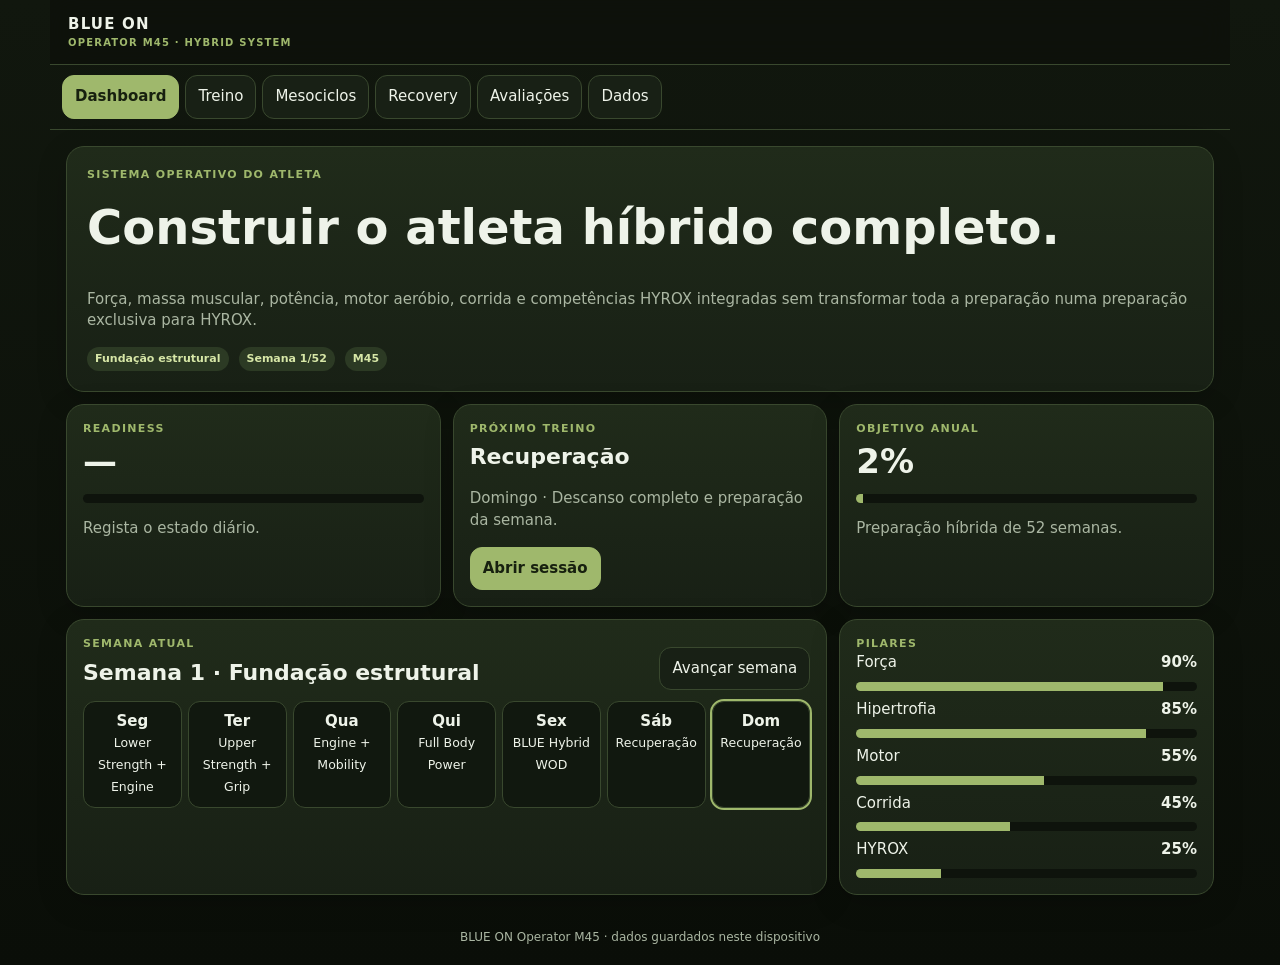
==== index.html @ bca5813a "Create BLUE ON Operator M45 PWA v2" ====
<!doctype html><html lang="pt-PT"><head><meta charset="utf-8"><meta name="viewport" content="width=device-width,initial-scale=1,viewport-fit=cover"><meta name="theme-color" content="#34451f"><link rel="manifest" href="manifest.webmanifest"><title>BLUE ON Operator M45</title><style>
:root{--bg:#0d120b;--panel:#182015;--panel2:#202b1a;--line:#39482e;--txt:#eef3e9;--muted:#aab6a2;--accent:#9fb86c;--accent2:#d7e7a7;--warn:#d8b15b;--danger:#cf7465}*{box-sizing:border-box}body{margin:0;background:linear-gradient(180deg,#11170e,#0a0e08);color:var(--txt);font:15px/1.45 Inter,system-ui,-apple-system,Segoe UI,Roboto,sans-serif}.app{max-width:1180px;margin:auto;min-height:100vh}.top{position:sticky;top:0;z-index:20;display:flex;justify-content:space-between;align-items:center;padding:14px 18px;background:rgba(13,18,11,.93);backdrop-filter:blur(14px);border-bottom:1px solid var(--line)}.brand{font-weight:900;letter-spacing:.08em}.brand small{display:block;color:var(--accent);font-size:10px}.nav{display:flex;gap:6px;overflow:auto;padding:10px 12px;border-bottom:1px solid var(--line)}button,.btn,input,select,textarea{font:inherit}.nav button,.btn{border:1px solid var(--line);background:var(--panel);color:var(--txt);border-radius:12px;padding:10px 12px;cursor:pointer}.nav button.active,.btn.primary{background:var(--accent);color:#17200f;border-color:var(--accent);font-weight:800}.page{display:none;padding:16px}.page.active{display:block}.grid{display:grid;grid-template-columns:repeat(12,1fr);gap:12px}.card{grid-column:span 4;background:linear-gradient(180deg,var(--panel2),var(--panel));border:1px solid var(--line);border-radius:18px;padding:16px;box-shadow:0 8px 30px rgba(0,0,0,.18)}.wide{grid-column:span 8}.full{grid-column:1/-1}.hero{padding:20px}.eyebrow{font-size:11px;color:var(--accent);font-weight:800;text-transform:uppercase;letter-spacing:.12em}h1,h2,h3{margin:.2em 0 .55em}h1{font-size:clamp(28px,5vw,48px)}h2{font-size:22px}h3{font-size:16px}.muted{color:var(--muted)}.metric{font-size:34px;font-weight:900}.bar{height:9px;background:#0e130c;border-radius:99px;overflow:hidden;margin-top:8px}.bar span{display:block;height:100%;background:var(--accent)}.row{display:flex;gap:10px;align-items:center;flex-wrap:wrap}.split{display:flex;justify-content:space-between;gap:10px;align-items:center}.list{display:grid;gap:8px}.item{padding:12px;border:1px solid var(--line);border-radius:14px;background:#121910}.tag{display:inline-block;padding:4px 8px;border-radius:99px;background:#2c3a24;color:var(--accent2);font-size:11px;font-weight:800}.field{display:grid;gap:6px;margin:10px 0}.field input,.field select,.field textarea{width:100%;padding:11px;border-radius:12px;border:1px solid var(--line);background:#0f150d;color:var(--txt)}.check{display:flex;gap:8px;align-items:center}.week{display:grid;grid-template-columns:repeat(7,1fr);gap:6px}.day{padding:9px 5px;text-align:center;border:1px solid var(--line);border-radius:12px;background:#11180f}.day strong{display:block}.day.today{outline:2px solid var(--accent)}.phase{border-left:4px solid var(--accent)}table{width:100%;border-collapse:collapse}td,th{padding:9px;border-bottom:1px solid var(--line);text-align:left}.footer{padding:18px;text-align:center;color:var(--muted);font-size:12px}@media(max-width:820px){.card,.wide{grid-column:1/-1}.top{padding:12px}.nav{position:sticky;top:61px;z-index:19;background:#0d120b}.page{padding:12px}.week{grid-template-columns:repeat(4,1fr)}}
</style></head><body><div class="app"><header class="top"><div class="brand">BLUE ON <small>OPERATOR M45 · HYBRID SYSTEM</small></div><button class="btn" id="installBtn" hidden>Instalar</button></header><nav class="nav" id="nav"><button data-page="dashboard" class="active">Dashboard</button><button data-page="treino">Treino</button><button data-page="macro">Mesociclos</button><button data-page="recovery">Recovery</button><button data-page="avaliacoes">Avaliações</button><button data-page="dados">Dados</button></nav>
<main>
<section id="dashboard" class="page active"><div class="grid"><article class="card full hero"><div class="eyebrow">Sistema operativo do atleta</div><h1 id="missionTitle">Construir o atleta híbrido completo.</h1><p class="muted" id="missionText">Força, massa muscular, potência, motor aeróbio, corrida e competências HYROX integradas sem transformar toda a preparação numa preparação exclusiva para HYROX.</p><div class="row"><span class="tag" id="phaseTag"></span><span class="tag" id="weekTag"></span><span class="tag">M45</span></div></article><article class="card"><div class="eyebrow">Readiness</div><div class="metric" id="readyScore">—</div><div class="bar"><span id="readyBar" style="width:0"></span></div><p class="muted" id="readyAdvice">Regista o estado diário.</p></article><article class="card"><div class="eyebrow">Próximo treino</div><h2 id="nextWorkout">—</h2><p class="muted" id="nextWorkoutMeta"></p><button class="btn primary" data-go="treino">Abrir sessão</button></article><article class="card"><div class="eyebrow">Objetivo anual</div><div class="metric" id="annualProgress">0%</div><div class="bar"><span id="annualBar" style="width:0"></span></div><p class="muted">Preparação híbrida de 52 semanas.</p></article><article class="card wide"><div class="split"><div><div class="eyebrow">Semana atual</div><h2 id="currentWeekTitle"></h2></div><button class="btn" id="advanceWeek">Avançar semana</button></div><div class="week" id="weekView"></div></article><article class="card"><div class="eyebrow">Pilares</div><div class="list" id="pillarList"></div></article></div></section>
<section id="treino" class="page"><div class="grid"><article class="card wide"><div class="split"><div><div class="eyebrow">Sessão do dia</div><h2 id="sessionTitle">—</h2><p class="muted" id="sessionFocus"></p></div><button class="btn primary" id="completeSession">Concluir</button></div><div class="list" id="exerciseList"></div></article><article class="card"><div class="eyebrow">Registo rápido</div><div class="field"><label>RPE da sessão</label><input id="sessionRpe" type="number" min="1" max="10" value="7"></div><div class="field"><label>Duração (min)</label><input id="sessionMinutes" type="number" min="10" max="180" value="50"></div><div class="field"><label>Notas</label><textarea id="sessionNotes" rows="5"></textarea></div><button class="btn" id="saveSession">Guardar registo</button></article><article class="card full"><div class="eyebrow">Histórico recente</div><div id="historyList" class="list"></div></article></div></section>
<section id="macro" class="page"><div class="grid"><article class="card full"><div class="eyebrow">Macrociclo anual</div><h2>52 semanas · atleta híbrido completo</h2><p class="muted">O HYROX entra progressivamente como competência e expressão competitiva, sem substituir força, hipertrofia, potência e longevidade.</p><div id="phaseList" class="list"></div></article></div></section>
<section id="recovery" class="page"><div class="grid"><article class="card"><div class="eyebrow">Check-in diário</div><div class="field"><label>Sono (1–10)</label><input id="sleep" type="range" min="1" max="10" value="7"></div><div class="field"><label>Energia (1–10)</label><input id="energy" type="range" min="1" max="10" value="7"></div><div class="field"><label>Dor muscular (1–10)</label><input id="soreness" type="range" min="1" max="10" value="4"></div><div class="field"><label>Stress (1–10)</label><input id="stress" type="range" min="1" max="10" value="4"></div><button class="btn primary" id="saveRecovery">Guardar estado</button></article><article class="card wide"><div class="eyebrow">Interpretação</div><h2 id="recoveryHeadline">Sem registo</h2><p class="muted" id="recoveryText">Regista sono, energia, dor e stress para adaptar a execução do dia sem alterar automaticamente o plano.</p><div id="recoveryHistory" class="list"></div></article></div></section>
<section id="avaliacoes" class="page"><div class="grid"><article class="card"><div class="eyebrow">Nova avaliação</div><div class="field"><label>Peso (kg)</label><input id="weight" type="number" step="0.1" value="74.3"></div><div class="field"><label>Massa gorda (%)</label><input id="fat" type="number" step="0.1" value="11.3"></div><div class="field"><label>Cintura (cm)</label><input id="waist" type="number" step="0.1"></div><div class="field"><label>VO₂ estimado</label><input id="vo2" type="number" step="0.1" value="32.2"></div><button class="btn primary" id="saveAssessment">Guardar avaliação</button></article><article class="card wide"><div class="eyebrow">Evolução</div><div id="assessmentList" class="list"></div></article></div></section>
<section id="dados" class="page"><div class="grid"><article class="card"><div class="eyebrow">Configuração</div><div class="field"><label>Semana atual</label><input id="weekInput" type="number" min="1" max="52"></div><div class="field"><label>Data alvo da prova</label><input id="raceDate" type="date"></div><button class="btn primary" id="saveConfig">Guardar</button></article><article class="card"><div class="eyebrow">Backup</div><p class="muted">Exporta todos os dados para um ficheiro JSON e importa no outro dispositivo.</p><div class="row"><button class="btn" id="exportData">Exportar</button><label class="btn">Importar<input id="importData" type="file" accept="application/json" hidden></label></div></article><article class="card"><div class="eyebrow">Repor</div><p class="muted">Apaga os registos locais e repõe a configuração inicial.</p><button class="btn" id="resetData">Repor aplicação</button></article></div></section>
</main><footer class="footer">BLUE ON Operator M45 · dados guardados neste dispositivo</footer></div><script>
const phases=[
{n:'Fundação estrutural',w:'1–8',goal:'Força base, hipertrofia funcional, mobilidade, técnica de corrida e base aeróbia.',hyrox:'Introdução técnica: SkiErg, Row, carries e corrida curta.',pillars:{Força:90,Hipertrofia:85,Motor:55,Corrida:45,HYROX:25}},
{n:'Desenvolvimento híbrido',w:'9–16',goal:'Força, potência, limiar, economia de corrida e tolerância progressiva ao trabalho misto.',hyrox:'Blocos curtos com 1–2 estações.',pillars:{Força:85,Hipertrofia:75,Motor:70,Corrida:60,HYROX:40}},
{n:'Capacidade e potência',w:'17–24',goal:'Potência, força resistente, VO₂, threshold e manutenção de massa muscular.',hyrox:'Combinações moderadas; foco em qualidade sob fadiga.',pillars:{Força:80,Hipertrofia:65,Motor:80,Corrida:70,HYROX:55}},
{n:'Integração específica',w:'25–34',goal:'Aplicar força e motor em sessões híbridas sem abandonar treino estrutural.',hyrox:'Mini-simulações e transições específicas.',pillars:{Força:75,Hipertrofia:60,Motor:85,Corrida:80,HYROX:75}},
{n:'Performance competitiva',w:'35–44',goal:'Pacing, eficiência, resistência específica e manutenção da força.',hyrox:'Simulações parciais e testes de estação.',pillars:{Força:70,Hipertrofia:50,Motor:90,Corrida:85,HYROX:90}},
{n:'Peak e taper',w:'45–52',goal:'Consolidar performance, reduzir fadiga e chegar à prova fresco e rápido.',hyrox:'Ensaios controlados, pacing final e taper.',pillars:{Força:60,Hipertrofia:40,Motor:80,Corrida:80,HYROX:95}}
];
const workouts=[
{d:'Segunda',t:'Lower Strength + Engine',f:'Força dos membros inferiores, core e base aeróbia curta.',ex:['Front Squat · 4×4–6 · RIR 1–2','Romanian Deadlift · 3×6–8','Split Squat · 3×8/8','Core anti-extensão · 3 séries','SkiErg Z2 · 10–15 min']},
{d:'Terça',t:'Upper Strength + Grip',f:'Força e hipertrofia superior com grip e saúde escapular.',ex:['Incline DB/Cable Press · 4×6–8','Chest Supported Row · 4×6–8','Lat Pulldown · 3×8–10','Landmine Press · 3×8/8','Farmer Carry · 4×30–40 m']},
{d:'Quarta',t:'Engine + Mobility',f:'Motor aeróbio, técnica de corrida, threshold e mobilidade.',ex:['Aquecimento corrida · 8 min','Intervalos controlados · 6×3 min','Row/Ski alternado · 4×3 min','Core e mobilidade · 12 min']},
{d:'Quinta',t:'Full Body Power',f:'Potência, padrões funcionais e força resistente.',ex:['Trap Bar Deadlift · 4×4–6','DB Power Clean · 4×5','Half-kneeling Landmine Press · 3×8/8','KB Swing · 4×12','Carry ou sled substitute · 4 séries']},
{d:'Sexta',t:'BLUE Hybrid WOD',f:'Sessão híbrida progressiva, ajustada ao mesociclo ativo.',ex:['Run · 600–1000 m','SkiErg/Row · 500–1000 m','Thruster ou Wall Ball pattern','Farmer Carry','Burpee variation','Core finisher']},
{d:'Sábado',t:'Recuperação',f:'Sem treino obrigatório. Caminhada, mobilidade e vida familiar.',ex:['Caminhada opcional','Mobilidade 10–15 min','Sono e hidratação']},
{d:'Domingo',t:'Recuperação',f:'Descanso completo e preparação da semana.',ex:['Descanso','Planeamento semanal','Preparar refeições e equipamento']}
];
const defaultState={week:1,raceDate:'',sessions:[],recovery:[],assessments:[],completed:{}};let S=JSON.parse(localStorage.getItem('blueonM45v2')||'null')||defaultState;const save=()=>localStorage.setItem('blueonM45v2',JSON.stringify(S));
const phaseIndex=w=>w<=8?0:w<=16?1:w<=24?2:w<=34?3:w<=44?4:5;const todayIndex=()=>{let d=new Date().getDay();return d===0?6:d-1};
function render(){const p=phases[phaseIndex(S.week)],wi=todayIndex(),wo=workouts[wi];document.getElementById('phaseTag').textContent=p.n;document.getElementById('weekTag').textContent='Semana '+S.week+'/52';document.getElementById('annualProgress').textContent=Math.round(S.week/52*100)+'%';document.getElementById('annualBar').style.width=(S.week/52*100)+'%';document.getElementById('nextWorkout').textContent=wo.t;document.getElementById('nextWorkoutMeta').textContent=wo.d+' · '+wo.f;document.getElementById('currentWeekTitle').textContent='Semana '+S.week+' · '+p.n;document.getElementById('weekInput').value=S.week;document.getElementById('raceDate').value=S.raceDate||'';document.getElementById('weekView').innerHTML=workouts.map((x,i)=>`<div class="day ${i===wi?'today':''}"><strong>${x.d.slice(0,3)}</strong><small>${x.t}</small></div>`).join('');document.getElementById('pillarList').innerHTML=Object.entries(p.pillars).map(([k,v])=>`<div><div class="split"><span>${k}</span><strong>${v}%</strong></div><div class="bar"><span style="width:${v}%"></span></div></div>`).join('');document.getElementById('sessionTitle').textContent=wo.t;document.getElementById('sessionFocus').textContent=wo.f;document.getElementById('exerciseList').innerHTML=wo.ex.map((x,i)=>`<div class="item"><label class="check"><input type="checkbox" data-ex="${i}"><span>${x}</span></label></div>`).join('');renderHistory();renderRecovery();renderAssessments();renderPhases();}
function renderHistory(){const el=document.getElementById('historyList');el.innerHTML=S.sessions.length?S.sessions.slice(-8).reverse().map(x=>`<div class="item"><div class="split"><strong>${x.title}</strong><span class="tag">RPE ${x.rpe}</span></div><small class="muted">${x.date} · ${x.minutes} min</small><p>${x.notes||'Sem notas.'}</p></div>`).join(''):'<p class="muted">Ainda não existem sessões concluídas.</p>'}
function readiness(){if(!S.recovery.length)return null;const x=S.recovery.at(-1);return Math.round((x.sleep+x.energy+(11-x.soreness)+(11-x.stress))/40*100)}
function renderRecovery(){const r=readiness(),score=document.getElementById('readyScore'),bar=document.getElementById('readyBar'),ad=document.getElementById('readyAdvice');if(r===null){score.textContent='—';bar.style.width='0';ad.textContent='Regista o estado diário.'}else{score.textContent=r+'%';bar.style.width=r+'%';ad.textContent=r>=80?'Pronto para executar o plano.':r>=65?'Executa com controlo e evita falha desnecessária.':'Reduz volume acessório e protege a recuperação.'}const last=S.recovery.at(-1);document.getElementById('recoveryHeadline').textContent=last?(r>=80?'Estado favorável':r>=65?'Estado moderado':'Fadiga elevada'):'Sem registo';document.getElementById('recoveryText').textContent=last?(r>=80?'Mantém o plano previsto e respeita RIR/RPE.':r>=65?'Mantém os exercícios principais, mas controla intensidade e volume.':'Não alteres a estrutura sem motivo; reduz acessórios, intensidade metabólica ou amplitude se houver dor.'):'Regista sono, energia, dor e stress.';document.getElementById('recoveryHistory').innerHTML=S.recovery.slice(-7).reverse().map(x=>`<div class="item"><strong>${x.date}</strong> · Sono ${x.sleep}/10 · Energia ${x.energy}/10 · Dor ${x.soreness}/10 · Stress ${x.stress}/10</div>`).join('')}
function renderAssessments(){document.getElementById('assessmentList').innerHTML=S.assessments.length?S.assessments.slice().reverse().map(x=>`<div class="item"><div class="split"><strong>${x.date}</strong><span class="tag">${x.weight} kg</span></div><small class="muted">Gordura ${x.fat||'—'}% · Cintura ${x.waist||'—'} cm · VO₂ ${x.vo2||'—'}</small></div>`).join(''):'<p class="muted">Ainda não existem avaliações.</p>'}
function renderPhases(){document.getElementById('phaseList').innerHTML=phases.map((p,i)=>`<div class="item phase"><div class="split"><div><strong>${i+1}. ${p.n}</strong><div class="muted">Semanas ${p.w}</div></div>${phaseIndex(S.week)===i?'<span class="tag">ATIVO</span>':''}</div><p>${p.goal}</p><small><strong>Integração HYROX:</strong> ${p.hyrox}</small></div>`).join('')}
document.getElementById('nav').onclick=e=>{if(e.target.dataset.page){document.querySelectorAll('.nav button').forEach(b=>b.classList.toggle('active',b===e.target));document.querySelectorAll('.page').forEach(p=>p.classList.toggle('active',p.id===e.target.dataset.page))}};document.body.onclick=e=>{if(e.target.dataset.go)document.querySelector(`[data-page="${e.target.dataset.go}"]`).click()};
document.getElementById('advanceWeek').onclick=()=>{S.week=Math.min(52,S.week+1);save();render()};document.getElementById('saveConfig').onclick=()=>{S.week=Math.max(1,Math.min(52,+weekInput.value||1));S.raceDate=raceDate.value;save();render();alert('Configuração guardada.')};
document.getElementById('saveRecovery').onclick=()=>{S.recovery.push({date:new Date().toLocaleDateString('pt-PT'),sleep:+sleep.value,energy:+energy.value,soreness:+soreness.value,stress:+stress.value});save();render();alert('Estado guardado.')};
function saveSession(done=false){S.sessions.push({date:new Date().toLocaleDateString('pt-PT'),title:workouts[todayIndex()].t,rpe:+sessionRpe.value,minutes:+sessionMinutes.value,notes:sessionNotes.value,done});save();sessionNotes.value='';render();alert(done?'Sessão concluída.':'Registo guardado.')}document.getElementById('saveSession').onclick=()=>saveSession(false);document.getElementById('completeSession').onclick=()=>saveSession(true);
document.getElementById('saveAssessment').onclick=()=>{S.assessments.push({date:new Date().toLocaleDateString('pt-PT'),weight:weight.value,fat:fat.value,waist:waist.value,vo2:vo2.value});save();render();alert('Avaliação guardada.')};
document.getElementById('exportData').onclick=()=>{const a=document.createElement('a');a.href=URL.createObjectURL(new Blob([JSON.stringify(S,null,2)],{type:'application/json'}));a.download='blueon-operator-m45-backup.json';a.click()};document.getElementById('importData').onchange=e=>{const f=e.target.files[0];if(!f)return;const r=new FileReader();r.onload=()=>{try{S=JSON.parse(r.result);save();render();alert('Backup importado.')}catch{alert('Ficheiro inválido.')}};r.readAsText(f)};document.getElementById('resetData').onclick=()=>{if(confirm('Apagar todos os dados locais?')){S=structuredClone(defaultState);save();render()}};
let deferredPrompt;window.addEventListener('beforeinstallprompt',e=>{e.preventDefault();deferredPrompt=e;installBtn.hidden=false});installBtn.onclick=async()=>{if(deferredPrompt){deferredPrompt.prompt();await deferredPrompt.userChoice;deferredPrompt=null;installBtn.hidden=true}};if('serviceWorker'in navigator)navigator.serviceWorker.register('sw.js');render();
</script></body></html>
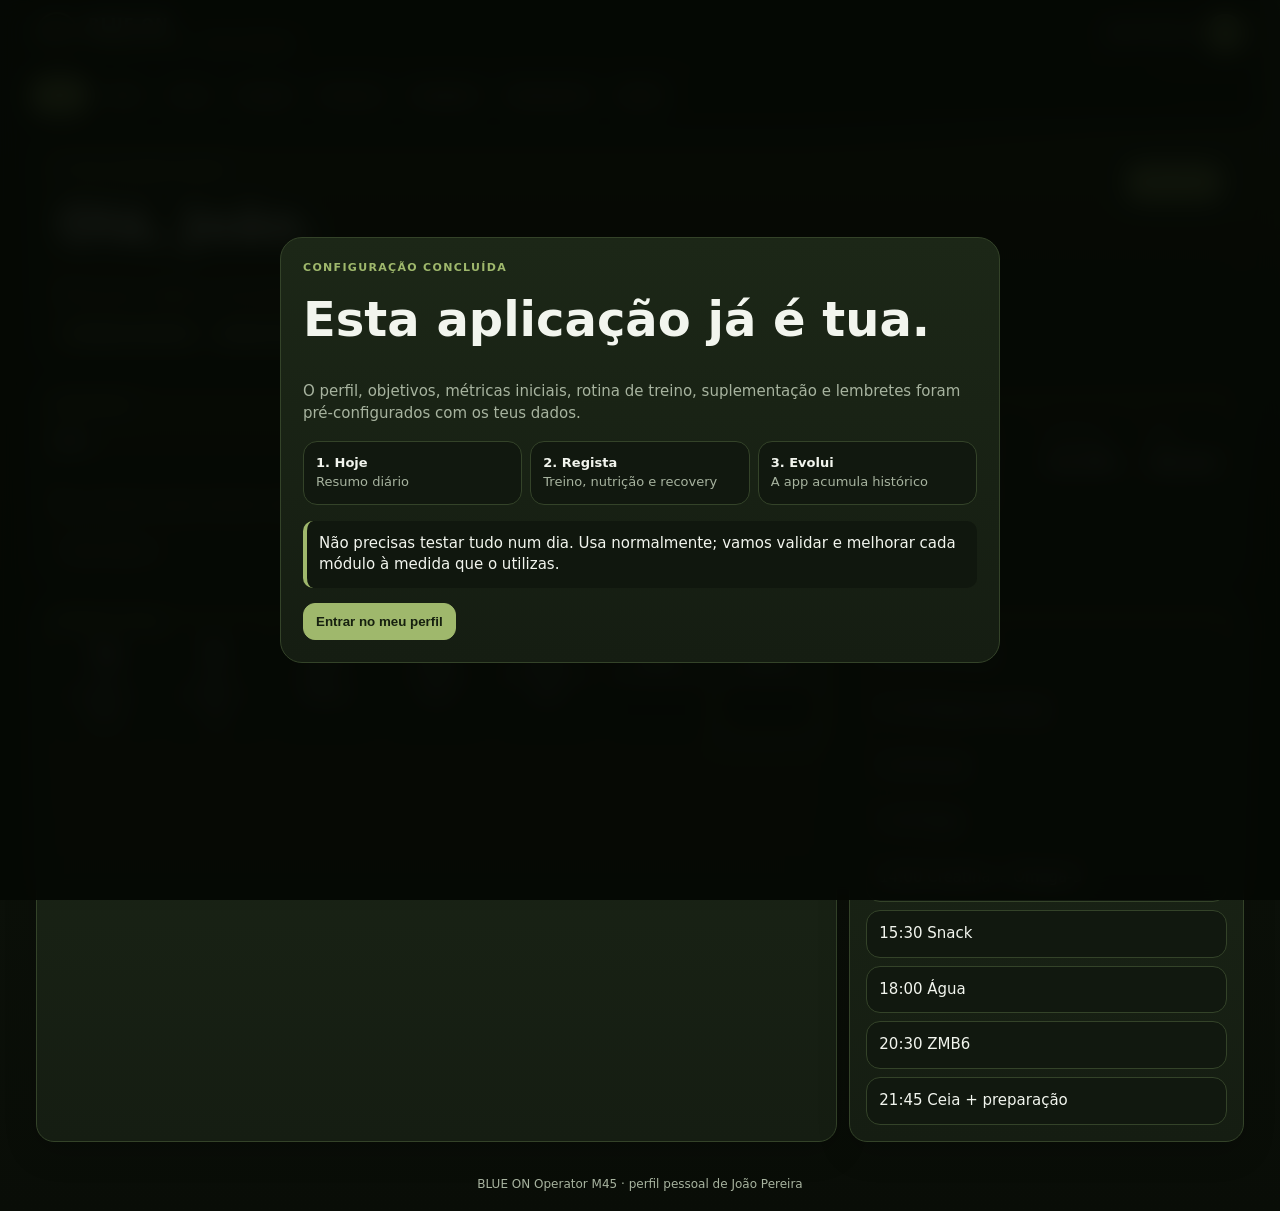
==== commit 7640a962: "Personalise BLUE ON M45 for João and integrate core modules" ====
--- a/index.html
+++ b/index.html
@@ -1,44 +1 @@
-<!doctype html><html lang="pt-PT"><head><meta charset="utf-8"><meta name="viewport" content="width=device-width,initial-scale=1,viewport-fit=cover"><meta name="theme-color" content="#34451f"><link rel="manifest" href="manifest.webmanifest"><title>BLUE ON Operator M45</title><style>
-:root{--bg:#0d120b;--panel:#182015;--panel2:#202b1a;--line:#39482e;--txt:#eef3e9;--muted:#aab6a2;--accent:#9fb86c;--accent2:#d7e7a7;--warn:#d8b15b;--danger:#cf7465}*{box-sizing:border-box}body{margin:0;background:linear-gradient(180deg,#11170e,#0a0e08);color:var(--txt);font:15px/1.45 Inter,system-ui,-apple-system,Segoe UI,Roboto,sans-serif}.app{max-width:1180px;margin:auto;min-height:100vh}.top{position:sticky;top:0;z-index:20;display:flex;justify-content:space-between;align-items:center;padding:14px 18px;background:rgba(13,18,11,.93);backdrop-filter:blur(14px);border-bottom:1px solid var(--line)}.brand{font-weight:900;letter-spacing:.08em}.brand small{display:block;color:var(--accent);font-size:10px}.nav{display:flex;gap:6px;overflow:auto;padding:10px 12px;border-bottom:1px solid var(--line)}button,.btn,input,select,textarea{font:inherit}.nav button,.btn{border:1px solid var(--line);background:var(--panel);color:var(--txt);border-radius:12px;padding:10px 12px;cursor:pointer}.nav button.active,.btn.primary{background:var(--accent);color:#17200f;border-color:var(--accent);font-weight:800}.page{display:none;padding:16px}.page.active{display:block}.grid{display:grid;grid-template-columns:repeat(12,1fr);gap:12px}.card{grid-column:span 4;background:linear-gradient(180deg,var(--panel2),var(--panel));border:1px solid var(--line);border-radius:18px;padding:16px;box-shadow:0 8px 30px rgba(0,0,0,.18)}.wide{grid-column:span 8}.full{grid-column:1/-1}.hero{padding:20px}.eyebrow{font-size:11px;color:var(--accent);font-weight:800;text-transform:uppercase;letter-spacing:.12em}h1,h2,h3{margin:.2em 0 .55em}h1{font-size:clamp(28px,5vw,48px)}h2{font-size:22px}h3{font-size:16px}.muted{color:var(--muted)}.metric{font-size:34px;font-weight:900}.bar{height:9px;background:#0e130c;border-radius:99px;overflow:hidden;margin-top:8px}.bar span{display:block;height:100%;background:var(--accent)}.row{display:flex;gap:10px;align-items:center;flex-wrap:wrap}.split{display:flex;justify-content:space-between;gap:10px;align-items:center}.list{display:grid;gap:8px}.item{padding:12px;border:1px solid var(--line);border-radius:14px;background:#121910}.tag{display:inline-block;padding:4px 8px;border-radius:99px;background:#2c3a24;color:var(--accent2);font-size:11px;font-weight:800}.field{display:grid;gap:6px;margin:10px 0}.field input,.field select,.field textarea{width:100%;padding:11px;border-radius:12px;border:1px solid var(--line);background:#0f150d;color:var(--txt)}.check{display:flex;gap:8px;align-items:center}.week{display:grid;grid-template-columns:repeat(7,1fr);gap:6px}.day{padding:9px 5px;text-align:center;border:1px solid var(--line);border-radius:12px;background:#11180f}.day strong{display:block}.day.today{outline:2px solid var(--accent)}.phase{border-left:4px solid var(--accent)}table{width:100%;border-collapse:collapse}td,th{padding:9px;border-bottom:1px solid var(--line);text-align:left}.footer{padding:18px;text-align:center;color:var(--muted);font-size:12px}@media(max-width:820px){.card,.wide{grid-column:1/-1}.top{padding:12px}.nav{position:sticky;top:61px;z-index:19;background:#0d120b}.page{padding:12px}.week{grid-template-columns:repeat(4,1fr)}}
-</style></head><body><div class="app"><header class="top"><div class="brand">BLUE ON <small>OPERATOR M45 · HYBRID SYSTEM</small></div><button class="btn" id="installBtn" hidden>Instalar</button></header><nav class="nav" id="nav"><button data-page="dashboard" class="active">Dashboard</button><button data-page="treino">Treino</button><button data-page="macro">Mesociclos</button><button data-page="recovery">Recovery</button><button data-page="avaliacoes">Avaliações</button><button data-page="dados">Dados</button></nav>
-<main>
-<section id="dashboard" class="page active"><div class="grid"><article class="card full hero"><div class="eyebrow">Sistema operativo do atleta</div><h1 id="missionTitle">Construir o atleta híbrido completo.</h1><p class="muted" id="missionText">Força, massa muscular, potência, motor aeróbio, corrida e competências HYROX integradas sem transformar toda a preparação numa preparação exclusiva para HYROX.</p><div class="row"><span class="tag" id="phaseTag"></span><span class="tag" id="weekTag"></span><span class="tag">M45</span></div></article><article class="card"><div class="eyebrow">Readiness</div><div class="metric" id="readyScore">—</div><div class="bar"><span id="readyBar" style="width:0"></span></div><p class="muted" id="readyAdvice">Regista o estado diário.</p></article><article class="card"><div class="eyebrow">Próximo treino</div><h2 id="nextWorkout">—</h2><p class="muted" id="nextWorkoutMeta"></p><button class="btn primary" data-go="treino">Abrir sessão</button></article><article class="card"><div class="eyebrow">Objetivo anual</div><div class="metric" id="annualProgress">0%</div><div class="bar"><span id="annualBar" style="width:0"></span></div><p class="muted">Preparação híbrida de 52 semanas.</p></article><article class="card wide"><div class="split"><div><div class="eyebrow">Semana atual</div><h2 id="currentWeekTitle"></h2></div><button class="btn" id="advanceWeek">Avançar semana</button></div><div class="week" id="weekView"></div></article><article class="card"><div class="eyebrow">Pilares</div><div class="list" id="pillarList"></div></article></div></section>
-<section id="treino" class="page"><div class="grid"><article class="card wide"><div class="split"><div><div class="eyebrow">Sessão do dia</div><h2 id="sessionTitle">—</h2><p class="muted" id="sessionFocus"></p></div><button class="btn primary" id="completeSession">Concluir</button></div><div class="list" id="exerciseList"></div></article><article class="card"><div class="eyebrow">Registo rápido</div><div class="field"><label>RPE da sessão</label><input id="sessionRpe" type="number" min="1" max="10" value="7"></div><div class="field"><label>Duração (min)</label><input id="sessionMinutes" type="number" min="10" max="180" value="50"></div><div class="field"><label>Notas</label><textarea id="sessionNotes" rows="5"></textarea></div><button class="btn" id="saveSession">Guardar registo</button></article><article class="card full"><div class="eyebrow">Histórico recente</div><div id="historyList" class="list"></div></article></div></section>
-<section id="macro" class="page"><div class="grid"><article class="card full"><div class="eyebrow">Macrociclo anual</div><h2>52 semanas · atleta híbrido completo</h2><p class="muted">O HYROX entra progressivamente como competência e expressão competitiva, sem substituir força, hipertrofia, potência e longevidade.</p><div id="phaseList" class="list"></div></article></div></section>
-<section id="recovery" class="page"><div class="grid"><article class="card"><div class="eyebrow">Check-in diário</div><div class="field"><label>Sono (1–10)</label><input id="sleep" type="range" min="1" max="10" value="7"></div><div class="field"><label>Energia (1–10)</label><input id="energy" type="range" min="1" max="10" value="7"></div><div class="field"><label>Dor muscular (1–10)</label><input id="soreness" type="range" min="1" max="10" value="4"></div><div class="field"><label>Stress (1–10)</label><input id="stress" type="range" min="1" max="10" value="4"></div><button class="btn primary" id="saveRecovery">Guardar estado</button></article><article class="card wide"><div class="eyebrow">Interpretação</div><h2 id="recoveryHeadline">Sem registo</h2><p class="muted" id="recoveryText">Regista sono, energia, dor e stress para adaptar a execução do dia sem alterar automaticamente o plano.</p><div id="recoveryHistory" class="list"></div></article></div></section>
-<section id="avaliacoes" class="page"><div class="grid"><article class="card"><div class="eyebrow">Nova avaliação</div><div class="field"><label>Peso (kg)</label><input id="weight" type="number" step="0.1" value="74.3"></div><div class="field"><label>Massa gorda (%)</label><input id="fat" type="number" step="0.1" value="11.3"></div><div class="field"><label>Cintura (cm)</label><input id="waist" type="number" step="0.1"></div><div class="field"><label>VO₂ estimado</label><input id="vo2" type="number" step="0.1" value="32.2"></div><button class="btn primary" id="saveAssessment">Guardar avaliação</button></article><article class="card wide"><div class="eyebrow">Evolução</div><div id="assessmentList" class="list"></div></article></div></section>
-<section id="dados" class="page"><div class="grid"><article class="card"><div class="eyebrow">Configuração</div><div class="field"><label>Semana atual</label><input id="weekInput" type="number" min="1" max="52"></div><div class="field"><label>Data alvo da prova</label><input id="raceDate" type="date"></div><button class="btn primary" id="saveConfig">Guardar</button></article><article class="card"><div class="eyebrow">Backup</div><p class="muted">Exporta todos os dados para um ficheiro JSON e importa no outro dispositivo.</p><div class="row"><button class="btn" id="exportData">Exportar</button><label class="btn">Importar<input id="importData" type="file" accept="application/json" hidden></label></div></article><article class="card"><div class="eyebrow">Repor</div><p class="muted">Apaga os registos locais e repõe a configuração inicial.</p><button class="btn" id="resetData">Repor aplicação</button></article></div></section>
-</main><footer class="footer">BLUE ON Operator M45 · dados guardados neste dispositivo</footer></div><script>
-const phases=[
-{n:'Fundação estrutural',w:'1–8',goal:'Força base, hipertrofia funcional, mobilidade, técnica de corrida e base aeróbia.',hyrox:'Introdução técnica: SkiErg, Row, carries e corrida curta.',pillars:{Força:90,Hipertrofia:85,Motor:55,Corrida:45,HYROX:25}},
-{n:'Desenvolvimento híbrido',w:'9–16',goal:'Força, potência, limiar, economia de corrida e tolerância progressiva ao trabalho misto.',hyrox:'Blocos curtos com 1–2 estações.',pillars:{Força:85,Hipertrofia:75,Motor:70,Corrida:60,HYROX:40}},
-{n:'Capacidade e potência',w:'17–24',goal:'Potência, força resistente, VO₂, threshold e manutenção de massa muscular.',hyrox:'Combinações moderadas; foco em qualidade sob fadiga.',pillars:{Força:80,Hipertrofia:65,Motor:80,Corrida:70,HYROX:55}},
-{n:'Integração específica',w:'25–34',goal:'Aplicar força e motor em sessões híbridas sem abandonar treino estrutural.',hyrox:'Mini-simulações e transições específicas.',pillars:{Força:75,Hipertrofia:60,Motor:85,Corrida:80,HYROX:75}},
-{n:'Performance competitiva',w:'35–44',goal:'Pacing, eficiência, resistência específica e manutenção da força.',hyrox:'Simulações parciais e testes de estação.',pillars:{Força:70,Hipertrofia:50,Motor:90,Corrida:85,HYROX:90}},
-{n:'Peak e taper',w:'45–52',goal:'Consolidar performance, reduzir fadiga e chegar à prova fresco e rápido.',hyrox:'Ensaios controlados, pacing final e taper.',pillars:{Força:60,Hipertrofia:40,Motor:80,Corrida:80,HYROX:95}}
-];
-const workouts=[
-{d:'Segunda',t:'Lower Strength + Engine',f:'Força dos membros inferiores, core e base aeróbia curta.',ex:['Front Squat · 4×4–6 · RIR 1–2','Romanian Deadlift · 3×6–8','Split Squat · 3×8/8','Core anti-extensão · 3 séries','SkiErg Z2 · 10–15 min']},
-{d:'Terça',t:'Upper Strength + Grip',f:'Força e hipertrofia superior com grip e saúde escapular.',ex:['Incline DB/Cable Press · 4×6–8','Chest Supported Row · 4×6–8','Lat Pulldown · 3×8–10','Landmine Press · 3×8/8','Farmer Carry · 4×30–40 m']},
-{d:'Quarta',t:'Engine + Mobility',f:'Motor aeróbio, técnica de corrida, threshold e mobilidade.',ex:['Aquecimento corrida · 8 min','Intervalos controlados · 6×3 min','Row/Ski alternado · 4×3 min','Core e mobilidade · 12 min']},
-{d:'Quinta',t:'Full Body Power',f:'Potência, padrões funcionais e força resistente.',ex:['Trap Bar Deadlift · 4×4–6','DB Power Clean · 4×5','Half-kneeling Landmine Press · 3×8/8','KB Swing · 4×12','Carry ou sled substitute · 4 séries']},
-{d:'Sexta',t:'BLUE Hybrid WOD',f:'Sessão híbrida progressiva, ajustada ao mesociclo ativo.',ex:['Run · 600–1000 m','SkiErg/Row · 500–1000 m','Thruster ou Wall Ball pattern','Farmer Carry','Burpee variation','Core finisher']},
-{d:'Sábado',t:'Recuperação',f:'Sem treino obrigatório. Caminhada, mobilidade e vida familiar.',ex:['Caminhada opcional','Mobilidade 10–15 min','Sono e hidratação']},
-{d:'Domingo',t:'Recuperação',f:'Descanso completo e preparação da semana.',ex:['Descanso','Planeamento semanal','Preparar refeições e equipamento']}
-];
-const defaultState={week:1,raceDate:'',sessions:[],recovery:[],assessments:[],completed:{}};let S=JSON.parse(localStorage.getItem('blueonM45v2')||'null')||defaultState;const save=()=>localStorage.setItem('blueonM45v2',JSON.stringify(S));
-const phaseIndex=w=>w<=8?0:w<=16?1:w<=24?2:w<=34?3:w<=44?4:5;const todayIndex=()=>{let d=new Date().getDay();return d===0?6:d-1};
-function render(){const p=phases[phaseIndex(S.week)],wi=todayIndex(),wo=workouts[wi];document.getElementById('phaseTag').textContent=p.n;document.getElementById('weekTag').textContent='Semana '+S.week+'/52';document.getElementById('annualProgress').textContent=Math.round(S.week/52*100)+'%';document.getElementById('annualBar').style.width=(S.week/52*100)+'%';document.getElementById('nextWorkout').textContent=wo.t;document.getElementById('nextWorkoutMeta').textContent=wo.d+' · '+wo.f;document.getElementById('currentWeekTitle').textContent='Semana '+S.week+' · '+p.n;document.getElementById('weekInput').value=S.week;document.getElementById('raceDate').value=S.raceDate||'';document.getElementById('weekView').innerHTML=workouts.map((x,i)=>`<div class="day ${i===wi?'today':''}"><strong>${x.d.slice(0,3)}</strong><small>${x.t}</small></div>`).join('');document.getElementById('pillarList').innerHTML=Object.entries(p.pillars).map(([k,v])=>`<div><div class="split"><span>${k}</span><strong>${v}%</strong></div><div class="bar"><span style="width:${v}%"></span></div></div>`).join('');document.getElementById('sessionTitle').textContent=wo.t;document.getElementById('sessionFocus').textContent=wo.f;document.getElementById('exerciseList').innerHTML=wo.ex.map((x,i)=>`<div class="item"><label class="check"><input type="checkbox" data-ex="${i}"><span>${x}</span></label></div>`).join('');renderHistory();renderRecovery();renderAssessments();renderPhases();}
-function renderHistory(){const el=document.getElementById('historyList');el.innerHTML=S.sessions.length?S.sessions.slice(-8).reverse().map(x=>`<div class="item"><div class="split"><strong>${x.title}</strong><span class="tag">RPE ${x.rpe}</span></div><small class="muted">${x.date} · ${x.minutes} min</small><p>${x.notes||'Sem notas.'}</p></div>`).join(''):'<p class="muted">Ainda não existem sessões concluídas.</p>'}
-function readiness(){if(!S.recovery.length)return null;const x=S.recovery.at(-1);return Math.round((x.sleep+x.energy+(11-x.soreness)+(11-x.stress))/40*100)}
-function renderRecovery(){const r=readiness(),score=document.getElementById('readyScore'),bar=document.getElementById('readyBar'),ad=document.getElementById('readyAdvice');if(r===null){score.textContent='—';bar.style.width='0';ad.textContent='Regista o estado diário.'}else{score.textContent=r+'%';bar.style.width=r+'%';ad.textContent=r>=80?'Pronto para executar o plano.':r>=65?'Executa com controlo e evita falha desnecessária.':'Reduz volume acessório e protege a recuperação.'}const last=S.recovery.at(-1);document.getElementById('recoveryHeadline').textContent=last?(r>=80?'Estado favorável':r>=65?'Estado moderado':'Fadiga elevada'):'Sem registo';document.getElementById('recoveryText').textContent=last?(r>=80?'Mantém o plano previsto e respeita RIR/RPE.':r>=65?'Mantém os exercícios principais, mas controla intensidade e volume.':'Não alteres a estrutura sem motivo; reduz acessórios, intensidade metabólica ou amplitude se houver dor.'):'Regista sono, energia, dor e stress.';document.getElementById('recoveryHistory').innerHTML=S.recovery.slice(-7).reverse().map(x=>`<div class="item"><strong>${x.date}</strong> · Sono ${x.sleep}/10 · Energia ${x.energy}/10 · Dor ${x.soreness}/10 · Stress ${x.stress}/10</div>`).join('')}
-function renderAssessments(){document.getElementById('assessmentList').innerHTML=S.assessments.length?S.assessments.slice().reverse().map(x=>`<div class="item"><div class="split"><strong>${x.date}</strong><span class="tag">${x.weight} kg</span></div><small class="muted">Gordura ${x.fat||'—'}% · Cintura ${x.waist||'—'} cm · VO₂ ${x.vo2||'—'}</small></div>`).join(''):'<p class="muted">Ainda não existem avaliações.</p>'}
-function renderPhases(){document.getElementById('phaseList').innerHTML=phases.map((p,i)=>`<div class="item phase"><div class="split"><div><strong>${i+1}. ${p.n}</strong><div class="muted">Semanas ${p.w}</div></div>${phaseIndex(S.week)===i?'<span class="tag">ATIVO</span>':''}</div><p>${p.goal}</p><small><strong>Integração HYROX:</strong> ${p.hyrox}</small></div>`).join('')}
-document.getElementById('nav').onclick=e=>{if(e.target.dataset.page){document.querySelectorAll('.nav button').forEach(b=>b.classList.toggle('active',b===e.target));document.querySelectorAll('.page').forEach(p=>p.classList.toggle('active',p.id===e.target.dataset.page))}};document.body.onclick=e=>{if(e.target.dataset.go)document.querySelector(`[data-page="${e.target.dataset.go}"]`).click()};
-document.getElementById('advanceWeek').onclick=()=>{S.week=Math.min(52,S.week+1);save();render()};document.getElementById('saveConfig').onclick=()=>{S.week=Math.max(1,Math.min(52,+weekInput.value||1));S.raceDate=raceDate.value;save();render();alert('Configuração guardada.')};
-document.getElementById('saveRecovery').onclick=()=>{S.recovery.push({date:new Date().toLocaleDateString('pt-PT'),sleep:+sleep.value,energy:+energy.value,soreness:+soreness.value,stress:+stress.value});save();render();alert('Estado guardado.')};
-function saveSession(done=false){S.sessions.push({date:new Date().toLocaleDateString('pt-PT'),title:workouts[todayIndex()].t,rpe:+sessionRpe.value,minutes:+sessionMinutes.value,notes:sessionNotes.value,done});save();sessionNotes.value='';render();alert(done?'Sessão concluída.':'Registo guardado.')}document.getElementById('saveSession').onclick=()=>saveSession(false);document.getElementById('completeSession').onclick=()=>saveSession(true);
-document.getElementById('saveAssessment').onclick=()=>{S.assessments.push({date:new Date().toLocaleDateString('pt-PT'),weight:weight.value,fat:fat.value,waist:waist.value,vo2:vo2.value});save();render();alert('Avaliação guardada.')};
-document.getElementById('exportData').onclick=()=>{const a=document.createElement('a');a.href=URL.createObjectURL(new Blob([JSON.stringify(S,null,2)],{type:'application/json'}));a.download='blueon-operator-m45-backup.json';a.click()};document.getElementById('importData').onchange=e=>{const f=e.target.files[0];if(!f)return;const r=new FileReader();r.onload=()=>{try{S=JSON.parse(r.result);save();render();alert('Backup importado.')}catch{alert('Ficheiro inválido.')}};r.readAsText(f)};document.getElementById('resetData').onclick=()=>{if(confirm('Apagar todos os dados locais?')){S=structuredClone(defaultState);save();render()}};
-let deferredPrompt;window.addEventListener('beforeinstallprompt',e=>{e.preventDefault();deferredPrompt=e;installBtn.hidden=false});installBtn.onclick=async()=>{if(deferredPrompt){deferredPrompt.prompt();await deferredPrompt.userChoice;deferredPrompt=null;installBtn.hidden=true}};if('serviceWorker'in navigator)navigator.serviceWorker.register('sw.js');render();
-</script></body></html>
+<!doctype html><html lang="pt-PT"><head><meta charset="utf-8"><meta name="viewport" content="width=device-width,initial-scale=1,viewport-fit=cover"><meta name="theme-color" content="#34451f"><link rel="manifest" href="manifest.webmanifest"><link rel="stylesheet" href="styles.css"><title>BLUE ON Operator M45</title></head><body><div class="app"><header class="top"><div class="brand"><div class="logo">M45</div><div>BLUE ON<small>OPERATOR M45 · JOÃO PEREIRA</small></div></div><div class="profile-chip"><span id="profileName">João Pereira</span><div class="avatar" id="profileInitials">JP</div><button class="btn" id="installBtn" hidden>Instalar</button></div></header><nav class="nav" id="nav"><button data-page="dashboard" class="active">Hoje</button><button data-page="perfil">Perfil</button><button data-page="treino">Treino</button><button data-page="nutricao">Nutrição</button><button data-page="recovery">Recovery</button><button data-page="avaliacoes">Avaliações</button><button data-page="macro">Planeamento</button><button data-page="dados">Dados</button></nav><main><section id="dashboard" class="page active"><div class="grid"><article class="card full hero"><div class="hero-top"><div><div class="eyebrow">O teu sistema diário</div><h1 id="hello">Olá, João.</h1><p class="muted" id="goalText"></p><div class="row"><span class="tag" id="phaseTag"></span><span class="tag" id="weekTag"></span><span class="tag">HYROX M45</span></div></div><button class="btn primary" data-go="perfil">Abrir perfil</button></div></article><article class="card"><div class="eyebrow">Readiness</div><div class="metric" id="readyScore">—</div><div class="bar"><span id="readyBar"></span></div><p class="muted" id="readyAdvice"></p><button class="btn" data-go="recovery">Fazer check-in</button></article><article class="card"><div class="eyebrow">Treino de hoje</div><h2 id="nextWorkout">—</h2><p class="muted" id="nextWorkoutMeta"></p><button class="btn primary" data-go="treino">Abrir sessão</button></article><article class="card"><div class="eyebrow">Estado físico</div><div class="kpis"><div class="kpi"><span class="muted">Peso</span><strong id="currentWeight">—</strong></div><div class="kpi"><span class="muted">Meta</span><strong id="targetWeight">—</strong></div><div class="kpi"><span class="muted">Gordura</span><strong id="bodyFat">—</strong></div><div class="kpi"><span class="muted">VO₂</span><strong id="vo2Metric">—</strong></div></div></article><article class="card wide"><div class="eyebrow">Semana atual</div><div class="week" id="weekView"></div></article><article class="card"><div class="eyebrow">Plano do dia</div><div class="list" id="todayPlan"></div></article></div></section><section id="perfil" class="page"><div class="grid"><article class="card full"><div class="eyebrow">Perfil pessoal</div><h2>João Pereira · Operator M45</h2><div id="profileDetails" class="list"></div></article></div></section><section id="treino" class="page"><div class="grid"><article class="card wide"><div class="split"><div><div class="eyebrow">Sessão do dia</div><h2 id="sessionTitle">—</h2><p class="muted" id="sessionFocus"></p></div><button class="btn primary" id="completeSession">Concluir</button></div><div class="list" id="exerciseList"></div></article><article class="card"><div class="eyebrow">Registo rápido</div><div class="field"><label>RPE</label><input id="sessionRpe" type="number" min="1" max="10" value="7"></div><div class="field"><label>Duração</label><input id="sessionMinutes" type="number" min="10" max="180" value="50"></div><div class="field"><label>Notas</label><textarea id="sessionNotes" rows="5"></textarea></div><button class="btn" id="saveSessionBtn">Guardar</button></article><article class="card full"><div class="eyebrow">Histórico</div><div id="historyList" class="list"></div></article></div></section><section id="nutricao" class="page"><div class="grid"><article class="card"><div class="eyebrow">Hidratação</div><div class="metric" id="waterMetric">0.0 L</div><div class="bar"><span id="waterBar"></span></div><div class="row"><button class="btn primary" id="addWater">+250 ml</button><button class="btn" id="resetWater">Repor</button></div></article><article class="card"><div class="eyebrow">Suplementação</div><div id="supplementList" class="list"></div></article><article class="card"><div class="eyebrow">Nova refeição</div><div class="field"><label>Refeição</label><input id="mealName" placeholder="Ex.: pequeno-almoço"></div><div class="field"><label>Notas</label><textarea id="mealNotes" rows="4"></textarea></div><button class="btn primary" id="addMeal">Registar</button></article><article class="card full"><div class="eyebrow">Registos recentes</div><div id="nutritionHistory" class="list"></div></article></div></section><section id="recovery" class="page"><div class="grid"><article class="card"><div class="eyebrow">Check-in diário</div><div class="field"><label>Sono</label><input id="sleep" type="range" min="1" max="10" value="7"></div><div class="field"><label>Energia</label><input id="energy" type="range" min="1" max="10" value="7"></div><div class="field"><label>Dor muscular</label><input id="soreness" type="range" min="1" max="10" value="4"></div><div class="field"><label>Stress</label><input id="stress" type="range" min="1" max="10" value="4"></div><button class="btn primary" id="saveRecovery">Guardar</button></article><article class="card wide"><div class="eyebrow">Interpretação</div><h2 id="recoveryHeadline"></h2><p class="muted" id="recoveryText"></p><div id="recoveryHistory" class="list"></div></article></div></section><section id="avaliacoes" class="page"><div class="grid"><article class="card"><div class="eyebrow">Nova avaliação</div><div class="field"><label>Peso</label><input id="weight" type="number" step="0.1" value="74.3"></div><div class="field"><label>Massa gorda (%)</label><input id="fat" type="number" step="0.1" value="11.3"></div><div class="field"><label>Cintura (cm)</label><input id="waist" type="number" step="0.1"></div><div class="field"><label>VO₂ estimado</label><input id="vo2" type="number" step="0.1" value="32.23"></div><button class="btn primary" id="saveAssessment">Guardar</button></article><article class="card wide"><div class="eyebrow">Evolução</div><div id="assessmentList" class="list"></div></article></div></section><section id="macro" class="page"><div class="grid"><article class="card full"><div class="eyebrow">Planeamento anual</div><h2>52 semanas · Hybrid / HYROX M45</h2><div id="phaseList" class="list"></div></article></div></section><section id="dados" class="page"><div class="grid"><article class="card"><div class="eyebrow">Configuração</div><div class="field"><label>Semana atual</label><input id="weekInput" type="number" min="1" max="52"></div><div class="field"><label>Data alvo</label><input id="raceDate" type="date"></div><button class="btn primary" id="saveConfig">Guardar</button></article><article class="card"><div class="eyebrow">Backup</div><div class="row"><button class="btn" id="exportData">Exportar</button><label class="btn">Importar<input id="importData" type="file" accept="application/json" hidden></label></div></article><article class="card"><div class="eyebrow">Repor</div><button class="btn" id="resetData">Repor aplicação</button></article></div></section></main><footer class="footer">BLUE ON Operator M45 · perfil pessoal de João Pereira</footer></div><div class="onboarding" id="onboarding"><div class="panel"><div class="eyebrow">Configuração concluída</div><h1>Esta aplicação já é tua.</h1><p class="muted">O perfil, objetivos, métricas iniciais, rotina de treino, suplementação e lembretes foram pré-configurados com os teus dados.</p><div class="steps"><div class="item"><strong>1. Hoje</strong><br><span class="muted">Resumo diário</span></div><div class="item"><strong>2. Regista</strong><br><span class="muted">Treino, nutrição e recovery</span></div><div class="item"><strong>3. Evolui</strong><br><span class="muted">A app acumula histórico</span></div></div><p class="notice">Não precisas testar tudo num dia. Usa normalmente; vamos validar e melhorar cada módulo à medida que o utilizas.</p><button class="btn primary" id="startApp">Entrar no meu perfil</button></div></div><script src="app.js"></script></body></html>
--- a/styles.css
+++ b/styles.css
@@ -0,0 +1 @@
+:root{--bg:#0b1009;--panel:#151d12;--panel2:#1c2717;--line:#344329;--txt:#f2f5ee;--muted:#a7b39f;--accent:#9fb86c;--accent2:#d8e8a8;--warn:#d7b15b;--danger:#cf7465;--ok:#7fbe78}*{box-sizing:border-box}html{background:var(--bg)}body{margin:0;background:radial-gradient(circle at top right,#26331f 0,transparent 28%),linear-gradient(180deg,#11180e,#090d07);color:var(--txt);font:15px/1.45 Inter,system-ui,-apple-system,Segoe UI,Roboto,sans-serif}.app{max-width:1240px;margin:auto;min-height:100vh}.top{position:sticky;top:0;z-index:30;display:flex;justify-content:space-between;align-items:center;padding:12px 16px;background:rgba(11,16,9,.94);backdrop-filter:blur(16px);border-bottom:1px solid var(--line)}.brand{display:flex;align-items:center;gap:10px;font-weight:900;letter-spacing:.07em}.logo{width:42px;height:42px;border-radius:50%;display:grid;place-items:center;border:2px solid var(--accent);background:#080b07;color:var(--accent2);font-size:12px}.brand small{display:block;color:var(--accent);font-size:10px}.profile-chip{display:flex;align-items:center;gap:10px}.avatar{width:38px;height:38px;border-radius:50%;display:grid;place-items:center;background:var(--accent);color:#15200f;font-weight:900}.nav{display:flex;gap:7px;overflow:auto;padding:10px 12px;border-bottom:1px solid var(--line);background:rgba(11,16,9,.94);position:sticky;top:67px;z-index:20}.nav button,.btn{border:1px solid var(--line);background:var(--panel);color:var(--txt);border-radius:12px;padding:10px 12px;cursor:pointer;white-space:nowrap}.nav button.active,.btn.primary{background:var(--accent);color:#16200f;border-color:var(--accent);font-weight:800}.page{display:none;padding:16px}.page.active{display:block}.grid{display:grid;grid-template-columns:repeat(12,1fr);gap:12px}.card{grid-column:span 4;background:linear-gradient(180deg,var(--panel2),var(--panel));border:1px solid var(--line);border-radius:18px;padding:16px;box-shadow:0 10px 32px rgba(0,0,0,.2)}.wide{grid-column:span 8}.full{grid-column:1/-1}.hero{padding:22px}.hero-top{display:flex;justify-content:space-between;gap:18px;align-items:flex-start}.eyebrow{font-size:11px;color:var(--accent);font-weight:800;text-transform:uppercase;letter-spacing:.12em}h1,h2,h3{margin:.2em 0 .55em}h1{font-size:clamp(28px,5vw,48px)}h2{font-size:22px}h3{font-size:16px}.muted{color:var(--muted)}.metric{font-size:34px;font-weight:900}.bar{height:9px;background:#0d130b;border-radius:99px;overflow:hidden;margin-top:8px}.bar span{display:block;height:100%;background:var(--accent)}.row{display:flex;gap:10px;align-items:center;flex-wrap:wrap}.split{display:flex;justify-content:space-between;gap:10px;align-items:center}.list{display:grid;gap:8px}.item{padding:12px;border:1px solid var(--line);border-radius:14px;background:#11180f}.tag{display:inline-block;padding:4px 8px;border-radius:99px;background:#2c3a24;color:var(--accent2);font-size:11px;font-weight:800}.field{display:grid;gap:6px;margin:10px 0}.field input,.field select,.field textarea{width:100%;padding:11px;border-radius:12px;border:1px solid var(--line);background:#0f150d;color:var(--txt)}.check{display:flex;gap:8px;align-items:center}.week{display:grid;grid-template-columns:repeat(7,1fr);gap:6px}.day{padding:9px 5px;text-align:center;border:1px solid var(--line);border-radius:12px;background:#11180f}.day strong{display:block}.day.today{outline:2px solid var(--accent)}.kpis{display:grid;grid-template-columns:repeat(4,1fr);gap:8px}.kpi{padding:12px;border:1px solid var(--line);border-radius:14px;background:#11180f}.kpi strong{display:block;font-size:20px}.notice{padding:12px;border-left:4px solid var(--accent);background:#10170e;border-radius:10px}.danger{border-left-color:var(--danger)}.warn{border-left-color:var(--warn)}.footer{padding:18px;text-align:center;color:var(--muted);font-size:12px}.onboarding{position:fixed;inset:0;background:rgba(5,8,4,.92);backdrop-filter:blur(12px);z-index:100;display:none;place-items:center;padding:18px}.onboarding.show{display:grid}.onboarding .panel{max-width:720px;width:100%;background:linear-gradient(180deg,var(--panel2),var(--panel));border:1px solid var(--line);border-radius:22px;padding:22px}.steps{display:grid;grid-template-columns:repeat(3,1fr);gap:8px;margin:16px 0}.steps .item{font-size:13px}.progress-dots{display:flex;gap:7px}.dot{width:8px;height:8px;border-radius:50%;background:#3b4932}.dot.active{background:var(--accent)}@media(max-width:850px){.card,.wide{grid-column:1/-1}.page{padding:12px}.week{grid-template-columns:repeat(4,1fr)}.kpis{grid-template-columns:repeat(2,1fr)}.hero-top{display:block}.profile-chip span{display:none}.nav{top:67px}}
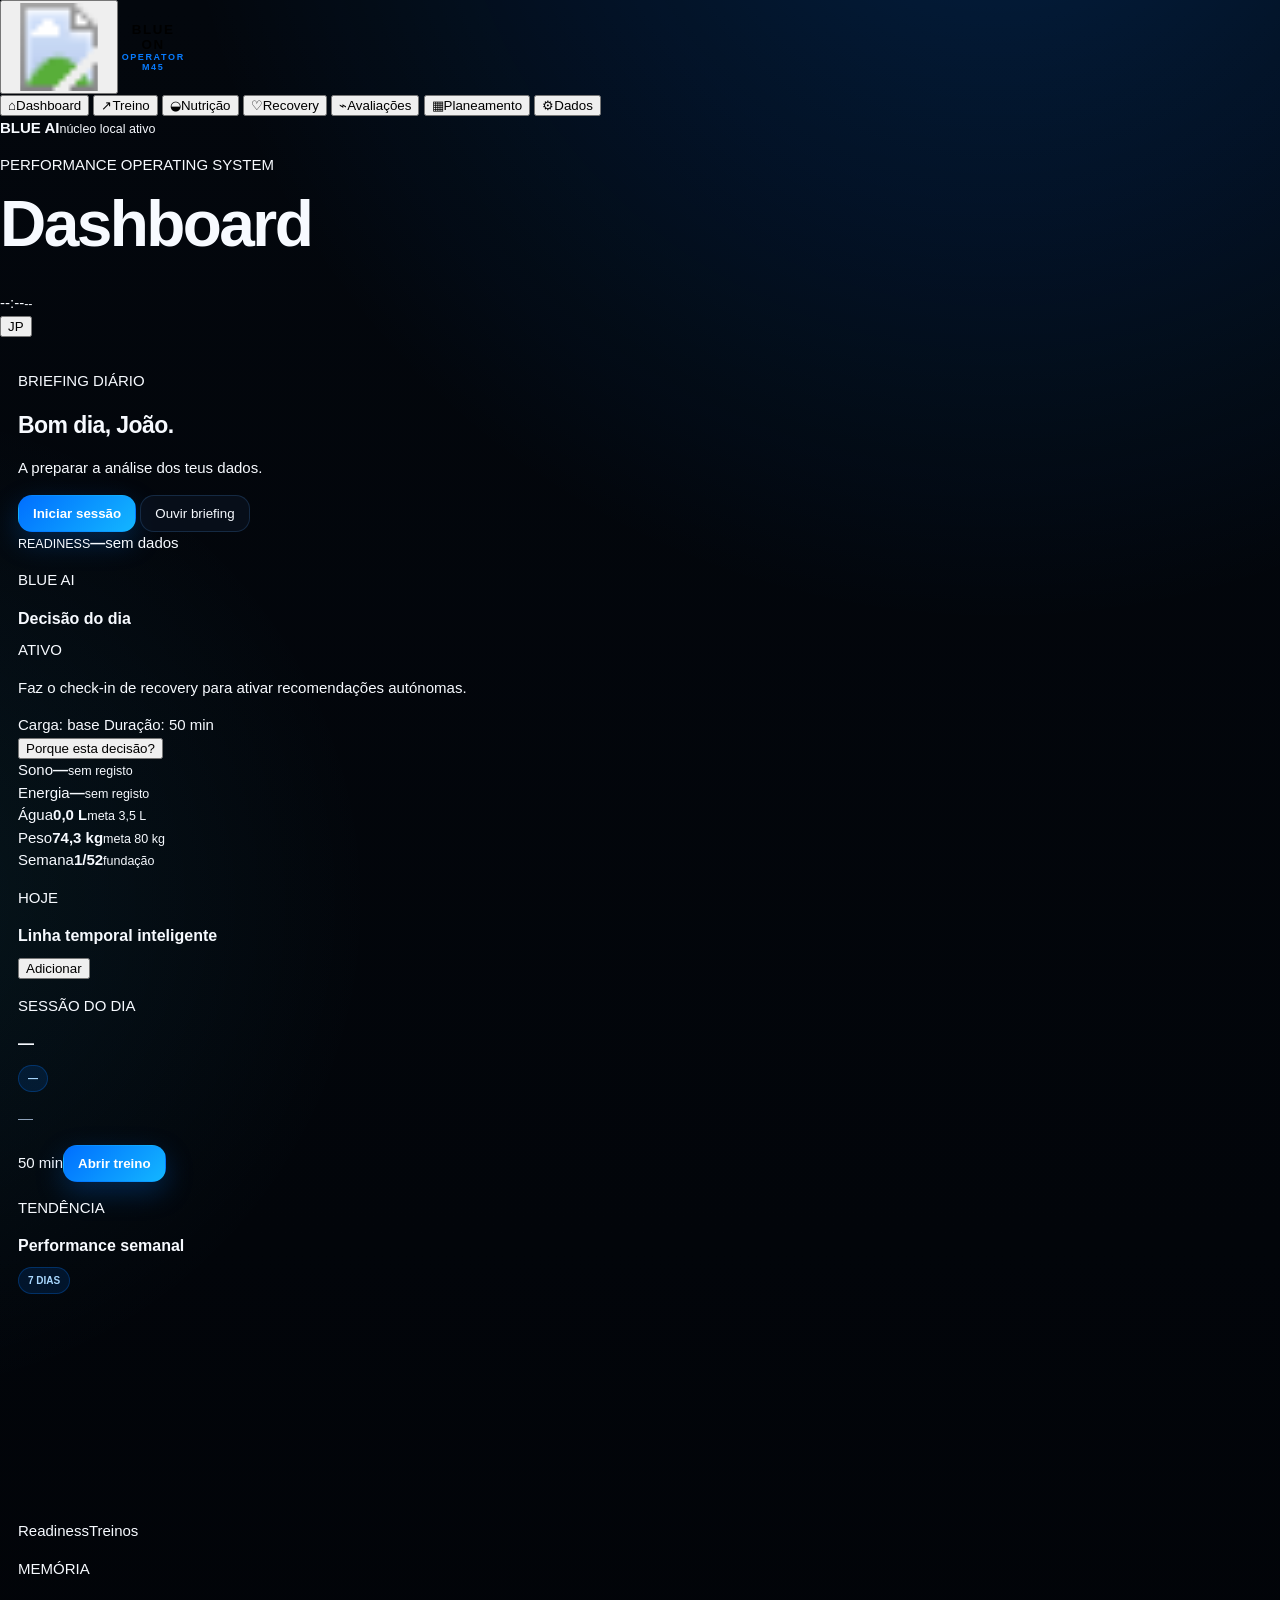
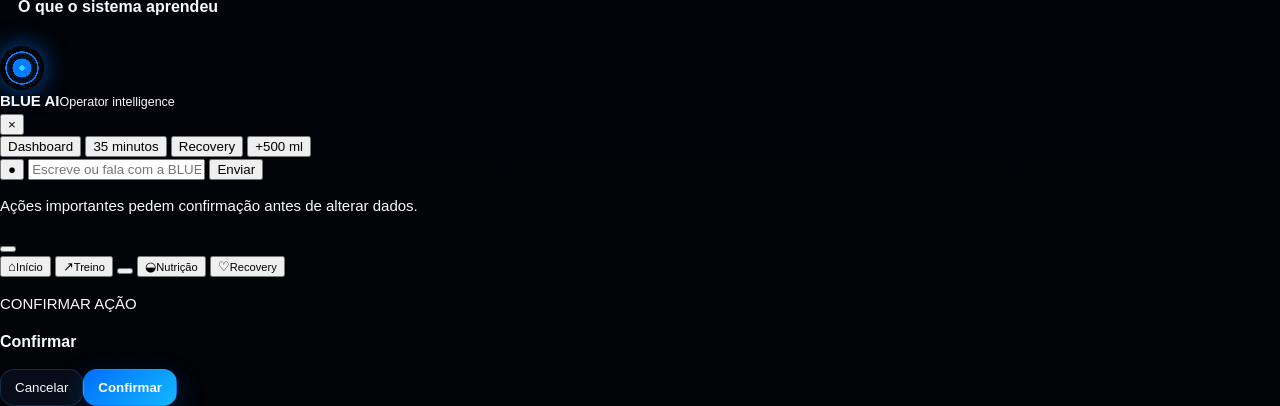
==== commit f66f029a: "Build responsive BLUE ON Operator web and mobile shell" ====
--- a/index.html
+++ b/index.html
@@ -1 +1,309 @@
-<!doctype html><html lang="pt-PT"><head><meta charset="utf-8"><meta name="viewport" content="width=device-width,initial-scale=1,viewport-fit=cover"><meta name="theme-color" content="#34451f"><link rel="manifest" href="manifest.webmanifest"><link rel="stylesheet" href="styles.css"><title>BLUE ON Operator M45</title></head><body><div class="app"><header class="top"><div class="brand"><div class="logo">M45</div><div>BLUE ON<small>OPERATOR M45 · JOÃO PEREIRA</small></div></div><div class="profile-chip"><span id="profileName">João Pereira</span><div class="avatar" id="profileInitials">JP</div><button class="btn" id="installBtn" hidden>Instalar</button></div></header><nav class="nav" id="nav"><button data-page="dashboard" class="active">Hoje</button><button data-page="perfil">Perfil</button><button data-page="treino">Treino</button><button data-page="nutricao">Nutrição</button><button data-page="recovery">Recovery</button><button data-page="avaliacoes">Avaliações</button><button data-page="macro">Planeamento</button><button data-page="dados">Dados</button></nav><main><section id="dashboard" class="page active"><div class="grid"><article class="card full hero"><div class="hero-top"><div><div class="eyebrow">O teu sistema diário</div><h1 id="hello">Olá, João.</h1><p class="muted" id="goalText"></p><div class="row"><span class="tag" id="phaseTag"></span><span class="tag" id="weekTag"></span><span class="tag">HYROX M45</span></div></div><button class="btn primary" data-go="perfil">Abrir perfil</button></div></article><article class="card"><div class="eyebrow">Readiness</div><div class="metric" id="readyScore">—</div><div class="bar"><span id="readyBar"></span></div><p class="muted" id="readyAdvice"></p><button class="btn" data-go="recovery">Fazer check-in</button></article><article class="card"><div class="eyebrow">Treino de hoje</div><h2 id="nextWorkout">—</h2><p class="muted" id="nextWorkoutMeta"></p><button class="btn primary" data-go="treino">Abrir sessão</button></article><article class="card"><div class="eyebrow">Estado físico</div><div class="kpis"><div class="kpi"><span class="muted">Peso</span><strong id="currentWeight">—</strong></div><div class="kpi"><span class="muted">Meta</span><strong id="targetWeight">—</strong></div><div class="kpi"><span class="muted">Gordura</span><strong id="bodyFat">—</strong></div><div class="kpi"><span class="muted">VO₂</span><strong id="vo2Metric">—</strong></div></div></article><article class="card wide"><div class="eyebrow">Semana atual</div><div class="week" id="weekView"></div></article><article class="card"><div class="eyebrow">Plano do dia</div><div class="list" id="todayPlan"></div></article></div></section><section id="perfil" class="page"><div class="grid"><article class="card full"><div class="eyebrow">Perfil pessoal</div><h2>João Pereira · Operator M45</h2><div id="profileDetails" class="list"></div></article></div></section><section id="treino" class="page"><div class="grid"><article class="card wide"><div class="split"><div><div class="eyebrow">Sessão do dia</div><h2 id="sessionTitle">—</h2><p class="muted" id="sessionFocus"></p></div><button class="btn primary" id="completeSession">Concluir</button></div><div class="list" id="exerciseList"></div></article><article class="card"><div class="eyebrow">Registo rápido</div><div class="field"><label>RPE</label><input id="sessionRpe" type="number" min="1" max="10" value="7"></div><div class="field"><label>Duração</label><input id="sessionMinutes" type="number" min="10" max="180" value="50"></div><div class="field"><label>Notas</label><textarea id="sessionNotes" rows="5"></textarea></div><button class="btn" id="saveSessionBtn">Guardar</button></article><article class="card full"><div class="eyebrow">Histórico</div><div id="historyList" class="list"></div></article></div></section><section id="nutricao" class="page"><div class="grid"><article class="card"><div class="eyebrow">Hidratação</div><div class="metric" id="waterMetric">0.0 L</div><div class="bar"><span id="waterBar"></span></div><div class="row"><button class="btn primary" id="addWater">+250 ml</button><button class="btn" id="resetWater">Repor</button></div></article><article class="card"><div class="eyebrow">Suplementação</div><div id="supplementList" class="list"></div></article><article class="card"><div class="eyebrow">Nova refeição</div><div class="field"><label>Refeição</label><input id="mealName" placeholder="Ex.: pequeno-almoço"></div><div class="field"><label>Notas</label><textarea id="mealNotes" rows="4"></textarea></div><button class="btn primary" id="addMeal">Registar</button></article><article class="card full"><div class="eyebrow">Registos recentes</div><div id="nutritionHistory" class="list"></div></article></div></section><section id="recovery" class="page"><div class="grid"><article class="card"><div class="eyebrow">Check-in diário</div><div class="field"><label>Sono</label><input id="sleep" type="range" min="1" max="10" value="7"></div><div class="field"><label>Energia</label><input id="energy" type="range" min="1" max="10" value="7"></div><div class="field"><label>Dor muscular</label><input id="soreness" type="range" min="1" max="10" value="4"></div><div class="field"><label>Stress</label><input id="stress" type="range" min="1" max="10" value="4"></div><button class="btn primary" id="saveRecovery">Guardar</button></article><article class="card wide"><div class="eyebrow">Interpretação</div><h2 id="recoveryHeadline"></h2><p class="muted" id="recoveryText"></p><div id="recoveryHistory" class="list"></div></article></div></section><section id="avaliacoes" class="page"><div class="grid"><article class="card"><div class="eyebrow">Nova avaliação</div><div class="field"><label>Peso</label><input id="weight" type="number" step="0.1" value="74.3"></div><div class="field"><label>Massa gorda (%)</label><input id="fat" type="number" step="0.1" value="11.3"></div><div class="field"><label>Cintura (cm)</label><input id="waist" type="number" step="0.1"></div><div class="field"><label>VO₂ estimado</label><input id="vo2" type="number" step="0.1" value="32.23"></div><button class="btn primary" id="saveAssessment">Guardar</button></article><article class="card wide"><div class="eyebrow">Evolução</div><div id="assessmentList" class="list"></div></article></div></section><section id="macro" class="page"><div class="grid"><article class="card full"><div class="eyebrow">Planeamento anual</div><h2>52 semanas · Hybrid / HYROX M45</h2><div id="phaseList" class="list"></div></article></div></section><section id="dados" class="page"><div class="grid"><article class="card"><div class="eyebrow">Configuração</div><div class="field"><label>Semana atual</label><input id="weekInput" type="number" min="1" max="52"></div><div class="field"><label>Data alvo</label><input id="raceDate" type="date"></div><button class="btn primary" id="saveConfig">Guardar</button></article><article class="card"><div class="eyebrow">Backup</div><div class="row"><button class="btn" id="exportData">Exportar</button><label class="btn">Importar<input id="importData" type="file" accept="application/json" hidden></label></div></article><article class="card"><div class="eyebrow">Repor</div><button class="btn" id="resetData">Repor aplicação</button></article></div></section></main><footer class="footer">BLUE ON Operator M45 · perfil pessoal de João Pereira</footer></div><div class="onboarding" id="onboarding"><div class="panel"><div class="eyebrow">Configuração concluída</div><h1>Esta aplicação já é tua.</h1><p class="muted">O perfil, objetivos, métricas iniciais, rotina de treino, suplementação e lembretes foram pré-configurados com os teus dados.</p><div class="steps"><div class="item"><strong>1. Hoje</strong><br><span class="muted">Resumo diário</span></div><div class="item"><strong>2. Regista</strong><br><span class="muted">Treino, nutrição e recovery</span></div><div class="item"><strong>3. Evolui</strong><br><span class="muted">A app acumula histórico</span></div></div><p class="notice">Não precisas testar tudo num dia. Usa normalmente; vamos validar e melhorar cada módulo à medida que o utilizas.</p><button class="btn primary" id="startApp">Entrar no meu perfil</button></div></div><script src="app.js"></script></body></html>+<!doctype html>
+<html lang="pt-PT">
+<head>
+  <meta charset="utf-8">
+  <meta name="viewport" content="width=device-width,initial-scale=1,viewport-fit=cover">
+  <meta name="theme-color" content="#02050a">
+  <meta name="description" content="BLUE ON Operator M45 — sistema pessoal de treino, nutrição, recuperação e evolução.">
+  <link rel="manifest" href="manifest.webmanifest">
+  <link rel="stylesheet" href="styles.css">
+  <title>BLUE ON Operator M45</title>
+</head>
+<body>
+  <div class="ambient ambient-a"></div>
+  <div class="ambient ambient-b"></div>
+
+  <div class="shell">
+    <aside class="sidebar" aria-label="Navegação principal">
+      <button class="brand" data-page="dashboard" aria-label="Abrir início">
+        <img src="assets/blue-on-m45-logo.svg" alt="BLUE ON M45">
+        <span><strong>BLUE ON</strong><small>OPERATOR M45</small></span>
+      </button>
+
+      <nav class="side-nav" id="sideNav">
+        <button class="nav-item active" data-page="dashboard"><span class="nav-icon">⌂</span><span>Dashboard</span></button>
+        <button class="nav-item" data-page="treino"><span class="nav-icon">↗</span><span>Treino</span></button>
+        <button class="nav-item" data-page="nutricao"><span class="nav-icon">◒</span><span>Nutrição</span></button>
+        <button class="nav-item" data-page="recovery"><span class="nav-icon">♡</span><span>Recovery</span></button>
+        <button class="nav-item" data-page="avaliacoes"><span class="nav-icon">⌁</span><span>Avaliações</span></button>
+        <button class="nav-item" data-page="planeamento"><span class="nav-icon">▦</span><span>Planeamento</span></button>
+        <button class="nav-item" data-page="dados"><span class="nav-icon">⚙</span><span>Dados</span></button>
+      </nav>
+
+      <div class="side-status">
+        <div class="status-dot"></div>
+        <div><strong>BLUE AI</strong><small>núcleo local ativo</small></div>
+      </div>
+    </aside>
+
+    <div class="workspace">
+      <header class="topbar">
+        <div>
+          <p class="overline" id="pageEyebrow">PERFORMANCE OPERATING SYSTEM</p>
+          <h1 id="pageTitle">Dashboard</h1>
+        </div>
+        <div class="top-actions">
+          <div class="time-chip"><span id="liveTime">--:--</span><small id="liveDate">--</small></div>
+          <button class="icon-btn" id="installBtn" hidden aria-label="Instalar aplicação">↓</button>
+          <button class="profile-btn" data-page="dados" aria-label="Abrir definições"><span>JP</span></button>
+        </div>
+      </header>
+
+      <main class="content">
+        <section id="dashboard" class="page active" data-title="Dashboard" data-eyebrow="PERFORMANCE OPERATING SYSTEM">
+          <div class="hero-grid">
+            <article class="panel hero-panel">
+              <div class="hero-copy">
+                <p class="overline">BRIEFING DIÁRIO</p>
+                <h2 id="greeting">Bom dia, João.</h2>
+                <p class="hero-text" id="briefingText">A preparar a análise dos teus dados.</p>
+                <div class="hero-actions">
+                  <button class="btn primary" data-page="treino">Iniciar sessão</button>
+                  <button class="btn ghost" id="speakBriefing">Ouvir briefing</button>
+                </div>
+              </div>
+              <div class="readiness-orb" id="readinessOrb" style="--score:0deg">
+                <div class="orb-inner"><small>READINESS</small><strong id="readyScore">—</strong><span id="readyLabel">sem dados</span></div>
+              </div>
+            </article>
+
+            <article class="panel ai-summary">
+              <div class="panel-head"><div><p class="overline">BLUE AI</p><h3>Decisão do dia</h3></div><span class="live-pill">ATIVO</span></div>
+              <p id="aiDecision" class="decision-text">Faz o check-in de recovery para ativar recomendações autónomas.</p>
+              <div class="decision-meta">
+                <span id="decisionLoad">Carga: base</span>
+                <span id="decisionDuration">Duração: 50 min</span>
+              </div>
+              <button class="text-btn" id="askWhy">Porque esta decisão?</button>
+            </article>
+          </div>
+
+          <div class="metric-strip">
+            <article class="metric-card"><span>Sono</span><strong id="dashSleep">—</strong><small id="dashSleepState">sem registo</small></article>
+            <article class="metric-card"><span>Energia</span><strong id="dashEnergy">—</strong><small id="dashEnergyState">sem registo</small></article>
+            <article class="metric-card"><span>Água</span><strong id="dashWater">0,0 L</strong><small id="dashWaterState">meta 3,5 L</small></article>
+            <article class="metric-card"><span>Peso</span><strong id="dashWeight">74,3 kg</strong><small id="dashWeightState">meta 80 kg</small></article>
+            <article class="metric-card"><span>Semana</span><strong id="dashWeek">1/52</strong><small id="dashPhase">fundação</small></article>
+          </div>
+
+          <div class="dashboard-grid">
+            <article class="panel span-7">
+              <div class="panel-head"><div><p class="overline">HOJE</p><h3>Linha temporal inteligente</h3></div><button class="text-btn" id="addTimelineItem">Adicionar</button></div>
+              <div class="timeline" id="timeline"></div>
+            </article>
+
+            <article class="panel span-5 workout-preview">
+              <div class="panel-head"><div><p class="overline">SESSÃO DO DIA</p><h3 id="todayWorkoutTitle">—</h3></div><span class="tag" id="todayWorkoutTag">—</span></div>
+              <p class="muted" id="todayWorkoutFocus">—</p>
+              <div class="exercise-mini-list" id="todayExercises"></div>
+              <div class="session-footer"><span id="todayDuration">50 min</span><button class="btn primary compact" data-page="treino">Abrir treino</button></div>
+            </article>
+
+            <article class="panel span-7">
+              <div class="panel-head"><div><p class="overline">TENDÊNCIA</p><h3>Performance semanal</h3></div><span class="tag">7 DIAS</span></div>
+              <canvas id="performanceChart" height="220" aria-label="Gráfico de performance semanal"></canvas>
+              <div class="chart-legend"><span><i class="legend-blue"></i>Readiness</span><span><i class="legend-cyan"></i>Treinos</span></div>
+            </article>
+
+            <article class="panel span-5">
+              <div class="panel-head"><div><p class="overline">MEMÓRIA</p><h3>O que o sistema aprendeu</h3></div></div>
+              <div class="memory-list" id="memoryList"></div>
+            </article>
+          </div>
+        </section>
+
+        <section id="treino" class="page" data-title="Treino" data-eyebrow="SESSÃO, CARGA E PROGRESSÃO">
+          <div class="page-grid">
+            <article class="panel span-8 training-main">
+              <div class="panel-head"><div><p class="overline">SESSÃO ATUAL</p><h2 id="sessionTitle">—</h2><p class="muted" id="sessionFocus">—</p></div><div class="session-badges"><span class="tag" id="sessionWeek">SEMANA 1</span><span class="tag" id="sessionMode">NORMAL</span></div></div>
+              <div class="exercise-list" id="exerciseList"></div>
+              <div class="session-actions"><button class="btn ghost" id="saveSessionBtn">Guardar progresso</button><button class="btn primary" id="completeSession">Concluir sessão</button></div>
+            </article>
+
+            <aside class="panel span-4 sticky-panel">
+              <p class="overline">CONTROLO DA SESSÃO</p>
+              <div class="session-control-row"><span>Tempo estimado</span><strong id="estimatedTime">50 min</strong></div>
+              <div class="session-control-row"><span>Volume previsto</span><strong id="estimatedVolume">100%</strong></div>
+              <div class="field"><label for="sessionRpe">RPE final</label><input id="sessionRpe" type="range" min="1" max="10" value="7"><output id="sessionRpeOutput">7</output></div>
+              <div class="field"><label for="sessionNotes">Notas da sessão</label><textarea id="sessionNotes" rows="5" placeholder="Sensações, técnica, dores, progressões..."></textarea></div>
+              <button class="btn ghost full-btn" id="shortenWorkout">Só tenho 35 minutos</button>
+              <button class="btn ghost full-btn" id="restoreWorkout">Restaurar plano</button>
+            </aside>
+
+            <article class="panel span-12">
+              <div class="panel-head"><div><p class="overline">HISTÓRICO</p><h3>Sessões recentes</h3></div></div>
+              <div class="history-grid" id="historyList"></div>
+            </article>
+          </div>
+        </section>
+
+        <section id="nutricao" class="page" data-title="Nutrição" data-eyebrow="ENERGIA, ÁGUA E SUPLEMENTAÇÃO">
+          <div class="page-grid">
+            <article class="panel span-4 nutrition-score">
+              <p class="overline">ESTADO DIÁRIO</p>
+              <div class="macro-ring"><strong id="nutritionScore">72%</strong><span>consistência</span></div>
+              <p class="muted" id="nutritionInsight">Regista refeições e suplementação para melhorar a leitura.</p>
+            </article>
+
+            <article class="panel span-8">
+              <div class="panel-head"><div><p class="overline">MACROS</p><h3>Objetivo diário</h3></div></div>
+              <div class="macro-grid">
+                <div class="macro-card protein"><span>Proteína</span><strong id="proteinValue">138 / 160 g</strong><div class="progress"><i style="width:86%"></i></div></div>
+                <div class="macro-card carbs"><span>Hidratos</span><strong id="carbValue">205 / 280 g</strong><div class="progress"><i style="width:73%"></i></div></div>
+                <div class="macro-card fat"><span>Gordura</span><strong id="fatValue">62 / 70 g</strong><div class="progress"><i style="width:89%"></i></div></div>
+              </div>
+            </article>
+
+            <article class="panel span-5">
+              <div class="panel-head"><div><p class="overline">HIDRATAÇÃO</p><h3 id="waterMetric">0,0 L / 3,5 L</h3></div><span class="tag" id="waterPercent">0%</span></div>
+              <div class="water-visual"><div id="waterFill"></div></div>
+              <div class="button-grid"><button class="btn primary" data-water="0.25">+250 ml</button><button class="btn ghost" data-water="0.5">+500 ml</button><button class="btn ghost" id="resetWater">Repor</button></div>
+            </article>
+
+            <article class="panel span-7">
+              <div class="panel-head"><div><p class="overline">REFEIÇÕES</p><h3>Registos de hoje</h3></div><button class="text-btn" id="focusMeal">Nova refeição</button></div>
+              <div class="meal-list" id="nutritionHistory"></div>
+              <div class="meal-form">
+                <input id="mealName" placeholder="Ex.: pequeno-almoço">
+                <input id="mealNotes" placeholder="Alimentos ou observações">
+                <button class="btn primary compact" id="addMeal">Registar</button>
+              </div>
+            </article>
+
+            <article class="panel span-12">
+              <div class="panel-head"><div><p class="overline">SUPLEMENTAÇÃO</p><h3>Checklist diário</h3></div></div>
+              <div class="supplement-grid" id="supplementList"></div>
+            </article>
+          </div>
+        </section>
+
+        <section id="recovery" class="page" data-title="Recovery" data-eyebrow="SONO, FADIGA, STRESS E PRONTIDÃO">
+          <div class="page-grid">
+            <article class="panel span-5 recovery-checkin">
+              <p class="overline">CHECK-IN DIÁRIO</p>
+              <h2>Como está o sistema hoje?</h2>
+              <div class="range-field"><label>Sono <output id="sleepOut">7</output></label><input id="sleep" type="range" min="1" max="10" value="7"></div>
+              <div class="range-field"><label>Energia <output id="energyOut">7</output></label><input id="energy" type="range" min="1" max="10" value="7"></div>
+              <div class="range-field"><label>Dor muscular <output id="sorenessOut">4</output></label><input id="soreness" type="range" min="1" max="10" value="4"></div>
+              <div class="range-field"><label>Stress <output id="stressOut">4</output></label><input id="stress" type="range" min="1" max="10" value="4"></div>
+              <button class="btn primary full-btn" id="saveRecovery">Guardar e analisar</button>
+            </article>
+
+            <article class="panel span-7 recovery-analysis">
+              <div class="panel-head"><div><p class="overline">INTERPRETAÇÃO</p><h2 id="recoveryHeadline">Sem dados recentes</h2></div><div class="readiness-mini"><strong id="recoveryReady">—</strong><span>readiness</span></div></div>
+              <p class="decision-text" id="recoveryText">Regista sono, energia, dor e stress para obteres uma decisão automática.</p>
+              <div class="recovery-kpis">
+                <div><span>Intensidade</span><strong id="recoveryIntensity">Base</strong></div>
+                <div><span>Volume</span><strong id="recoveryVolume">100%</strong></div>
+                <div><span>Prioridade</span><strong id="recoveryPriority">Check-in</strong></div>
+              </div>
+              <canvas id="recoveryChart" height="190" aria-label="Histórico de recovery"></canvas>
+            </article>
+
+            <article class="panel span-12"><div class="panel-head"><div><p class="overline">HISTÓRICO</p><h3>Últimos registos</h3></div></div><div class="history-grid" id="recoveryHistory"></div></article>
+          </div>
+        </section>
+
+        <section id="avaliacoes" class="page" data-title="Avaliações" data-eyebrow="COMPOSIÇÃO CORPORAL E EVOLUÇÃO">
+          <div class="page-grid">
+            <article class="panel span-4">
+              <p class="overline">NOVA AVALIAÇÃO</p>
+              <div class="field"><label>Peso (kg)</label><input id="weight" type="number" step="0.1" value="74.3"></div>
+              <div class="field"><label>Massa gorda (%)</label><input id="bodyFatInput" type="number" step="0.1" value="11.3"></div>
+              <div class="field"><label>Cintura (cm)</label><input id="waist" type="number" step="0.1"></div>
+              <div class="field"><label>VO₂ estimado</label><input id="vo2" type="number" step="0.1" value="32.23"></div>
+              <button class="btn primary full-btn" id="saveAssessment">Guardar avaliação</button>
+            </article>
+
+            <article class="panel span-8">
+              <div class="panel-head"><div><p class="overline">EVOLUÇÃO</p><h3>Composição corporal</h3></div><span class="tag">META 80 KG</span></div>
+              <canvas id="assessmentChart" height="235" aria-label="Gráfico de evolução corporal"></canvas>
+              <div class="assessment-kpis">
+                <div><span>Peso atual</span><strong id="assessmentWeight">74,3 kg</strong></div>
+                <div><span>Gordura</span><strong id="assessmentFat">11,3%</strong></div>
+                <div><span>Diferença para meta</span><strong id="assessmentTarget">5,7 kg</strong></div>
+              </div>
+            </article>
+
+            <article class="panel span-12"><div class="panel-head"><div><p class="overline">HISTÓRICO</p><h3>Avaliações registadas</h3></div></div><div class="assessment-list" id="assessmentList"></div></article>
+          </div>
+        </section>
+
+        <section id="planeamento" class="page" data-title="Planeamento" data-eyebrow="52 SEMANAS DE PERFORMANCE HÍBRIDA">
+          <div class="page-grid">
+            <article class="panel span-12 planning-hero">
+              <div><p class="overline">MACROCICLO</p><h2>HYROX M45 · 52 semanas</h2><p class="muted">Força, hipertrofia funcional, capacidade aeróbia, potência e integração específica.</p></div>
+              <div class="week-control"><label>Semana atual</label><input id="weekInput" type="number" min="1" max="52"><button class="btn primary compact" id="saveWeek">Atualizar</button></div>
+            </article>
+            <article class="panel span-12"><div class="phase-list" id="phaseList"></div></article>
+          </div>
+        </section>
+
+        <section id="dados" class="page" data-title="Dados" data-eyebrow="PERFIL, BACKUP E CONFIGURAÇÃO">
+          <div class="page-grid">
+            <article class="panel span-7">
+              <p class="overline">PERFIL OPERATOR</p>
+              <h2>João Pereira</h2>
+              <div class="profile-grid" id="profileDetails"></div>
+            </article>
+            <article class="panel span-5">
+              <p class="overline">APLICAÇÃO</p>
+              <div class="settings-list">
+                <button class="setting-row" id="exportData"><span>Exportar backup</span><strong>JSON ↗</strong></button>
+                <label class="setting-row"><span>Importar backup</span><strong>Escolher</strong><input id="importData" type="file" accept="application/json" hidden></label>
+                <button class="setting-row danger-row" id="resetData"><span>Repor aplicação</span><strong>Apagar</strong></button>
+              </div>
+            </article>
+            <article class="panel span-12">
+              <div class="panel-head"><div><p class="overline">REGISTO DO SISTEMA</p><h3>Ações da BLUE AI</h3></div><button class="text-btn" id="clearAiLog">Limpar</button></div>
+              <div class="ai-log" id="aiLog"></div>
+            </article>
+          </div>
+        </section>
+      </main>
+    </div>
+
+    <aside class="ai-panel" id="aiPanel" aria-label="Assistente BLUE AI">
+      <div class="ai-panel-head">
+        <div class="ai-identity"><div class="ai-core"><i></i></div><div><strong>BLUE AI</strong><small>Operator intelligence</small></div></div>
+        <button class="icon-btn" id="closeAiPanel" aria-label="Fechar assistente">×</button>
+      </div>
+      <div class="ai-conversation" id="aiConversation"></div>
+      <div class="quick-prompts">
+        <button data-prompt="Mostra o dashboard">Dashboard</button>
+        <button data-prompt="Tenho 35 minutos">35 minutos</button>
+        <button data-prompt="Como está a minha recuperação?">Recovery</button>
+        <button data-prompt="Regista 500 ml de água">+500 ml</button>
+      </div>
+      <div class="ai-input-wrap">
+        <button class="voice-btn" id="voiceBtn" aria-label="Falar com a BLUE AI">●</button>
+        <input id="blueAiInput" placeholder="Escreve ou fala com a BLUE AI..." autocomplete="off">
+        <button class="send-btn" id="blueAiSend">Enviar</button>
+      </div>
+      <p class="ai-hint">Ações importantes pedem confirmação antes de alterar dados.</p>
+    </aside>
+
+    <button class="ai-fab" id="openAiPanel" aria-label="Abrir BLUE AI"><span></span></button>
+
+    <nav class="mobile-nav" id="mobileNav" aria-label="Navegação móvel">
+      <button class="active" data-page="dashboard"><span>⌂</span><small>Início</small></button>
+      <button data-page="treino"><span>↗</span><small>Treino</small></button>
+      <button class="mobile-ai" id="mobileAiBtn"><i></i></button>
+      <button data-page="nutricao"><span>◒</span><small>Nutrição</small></button>
+      <button data-page="recovery"><span>♡</span><small>Recovery</small></button>
+    </nav>
+  </div>
+
+  <div class="toast" id="toast" role="status" aria-live="polite"></div>
+  <div class="modal" id="confirmModal" aria-hidden="true">
+    <div class="modal-card">
+      <p class="overline">CONFIRMAR AÇÃO</p>
+      <h3 id="confirmTitle">Confirmar</h3>
+      <p class="muted" id="confirmText"></p>
+      <div class="modal-actions"><button class="btn ghost" id="cancelConfirm">Cancelar</button><button class="btn primary" id="acceptConfirm">Confirmar</button></div>
+    </div>
+  </div>
+
+  <script src="app.js"></script>
+</body>
+</html>
--- a/styles.css
+++ b/styles.css
@@ -1 +1 @@
-:root{--bg:#0b1009;--panel:#151d12;--panel2:#1c2717;--line:#344329;--txt:#f2f5ee;--muted:#a7b39f;--accent:#9fb86c;--accent2:#d8e8a8;--warn:#d7b15b;--danger:#cf7465;--ok:#7fbe78}*{box-sizing:border-box}html{background:var(--bg)}body{margin:0;background:radial-gradient(circle at top right,#26331f 0,transparent 28%),linear-gradient(180deg,#11180e,#090d07);color:var(--txt);font:15px/1.45 Inter,system-ui,-apple-system,Segoe UI,Roboto,sans-serif}.app{max-width:1240px;margin:auto;min-height:100vh}.top{position:sticky;top:0;z-index:30;display:flex;justify-content:space-between;align-items:center;padding:12px 16px;background:rgba(11,16,9,.94);backdrop-filter:blur(16px);border-bottom:1px solid var(--line)}.brand{display:flex;align-items:center;gap:10px;font-weight:900;letter-spacing:.07em}.logo{width:42px;height:42px;border-radius:50%;display:grid;place-items:center;border:2px solid var(--accent);background:#080b07;color:var(--accent2);font-size:12px}.brand small{display:block;color:var(--accent);font-size:10px}.profile-chip{display:flex;align-items:center;gap:10px}.avatar{width:38px;height:38px;border-radius:50%;display:grid;place-items:center;background:var(--accent);color:#15200f;font-weight:900}.nav{display:flex;gap:7px;overflow:auto;padding:10px 12px;border-bottom:1px solid var(--line);background:rgba(11,16,9,.94);position:sticky;top:67px;z-index:20}.nav button,.btn{border:1px solid var(--line);background:var(--panel);color:var(--txt);border-radius:12px;padding:10px 12px;cursor:pointer;white-space:nowrap}.nav button.active,.btn.primary{background:var(--accent);color:#16200f;border-color:var(--accent);font-weight:800}.page{display:none;padding:16px}.page.active{display:block}.grid{display:grid;grid-template-columns:repeat(12,1fr);gap:12px}.card{grid-column:span 4;background:linear-gradient(180deg,var(--panel2),var(--panel));border:1px solid var(--line);border-radius:18px;padding:16px;box-shadow:0 10px 32px rgba(0,0,0,.2)}.wide{grid-column:span 8}.full{grid-column:1/-1}.hero{padding:22px}.hero-top{display:flex;justify-content:space-between;gap:18px;align-items:flex-start}.eyebrow{font-size:11px;color:var(--accent);font-weight:800;text-transform:uppercase;letter-spacing:.12em}h1,h2,h3{margin:.2em 0 .55em}h1{font-size:clamp(28px,5vw,48px)}h2{font-size:22px}h3{font-size:16px}.muted{color:var(--muted)}.metric{font-size:34px;font-weight:900}.bar{height:9px;background:#0d130b;border-radius:99px;overflow:hidden;margin-top:8px}.bar span{display:block;height:100%;background:var(--accent)}.row{display:flex;gap:10px;align-items:center;flex-wrap:wrap}.split{display:flex;justify-content:space-between;gap:10px;align-items:center}.list{display:grid;gap:8px}.item{padding:12px;border:1px solid var(--line);border-radius:14px;background:#11180f}.tag{display:inline-block;padding:4px 8px;border-radius:99px;background:#2c3a24;color:var(--accent2);font-size:11px;font-weight:800}.field{display:grid;gap:6px;margin:10px 0}.field input,.field select,.field textarea{width:100%;padding:11px;border-radius:12px;border:1px solid var(--line);background:#0f150d;color:var(--txt)}.check{display:flex;gap:8px;align-items:center}.week{display:grid;grid-template-columns:repeat(7,1fr);gap:6px}.day{padding:9px 5px;text-align:center;border:1px solid var(--line);border-radius:12px;background:#11180f}.day strong{display:block}.day.today{outline:2px solid var(--accent)}.kpis{display:grid;grid-template-columns:repeat(4,1fr);gap:8px}.kpi{padding:12px;border:1px solid var(--line);border-radius:14px;background:#11180f}.kpi strong{display:block;font-size:20px}.notice{padding:12px;border-left:4px solid var(--accent);background:#10170e;border-radius:10px}.danger{border-left-color:var(--danger)}.warn{border-left-color:var(--warn)}.footer{padding:18px;text-align:center;color:var(--muted);font-size:12px}.onboarding{position:fixed;inset:0;background:rgba(5,8,4,.92);backdrop-filter:blur(12px);z-index:100;display:none;place-items:center;padding:18px}.onboarding.show{display:grid}.onboarding .panel{max-width:720px;width:100%;background:linear-gradient(180deg,var(--panel2),var(--panel));border:1px solid var(--line);border-radius:22px;padding:22px}.steps{display:grid;grid-template-columns:repeat(3,1fr);gap:8px;margin:16px 0}.steps .item{font-size:13px}.progress-dots{display:flex;gap:7px}.dot{width:8px;height:8px;border-radius:50%;background:#3b4932}.dot.active{background:var(--accent)}@media(max-width:850px){.card,.wide{grid-column:1/-1}.page{padding:12px}.week{grid-template-columns:repeat(4,1fr)}.kpis{grid-template-columns:repeat(2,1fr)}.hero-top{display:block}.profile-chip span{display:none}.nav{top:67px}}+:root{--bg:#02050a;--panel:rgba(8,15,27,.78);--panel2:rgba(12,23,40,.9);--line:rgba(85,168,255,.18);--line2:rgba(85,168,255,.34);--txt:#f7faff;--muted:#8fa2ba;--accent:#087cff;--cyan:#35d5ff;--ok:#45df91;--warn:#ffbd4a;--danger:#ff5f67;--shadow:0 24px 70px rgba(0,0,0,.42)}*{box-sizing:border-box}html{background:var(--bg);scroll-behavior:smooth}body{margin:0;color:var(--txt);font:15px/1.5 Inter,ui-sans-serif,-apple-system,BlinkMacSystemFont,"Segoe UI",sans-serif;background:radial-gradient(circle at 78% -10%,rgba(0,118,255,.22),transparent 34%),radial-gradient(circle at -10% 45%,rgba(53,213,255,.08),transparent 28%),linear-gradient(180deg,#03070d 0%,#02050a 62%,#010307 100%);min-height:100vh}.app{max-width:1440px;margin:auto;min-height:100vh;padding-bottom:110px}.top{position:sticky;top:0;z-index:40;display:flex;justify-content:space-between;align-items:center;padding:12px 18px;background:rgba(2,5,10,.78);backdrop-filter:blur(24px) saturate(145%);border-bottom:1px solid var(--line)}.brand{display:flex;align-items:center;gap:12px;font-weight:800;letter-spacing:.12em}.logo{width:48px;height:48px;border-radius:50%;display:grid;place-items:center;border:1px solid rgba(0,118,255,.75);background:radial-gradient(circle at 35% 30%,#0b1e3b,#02050a 68%);color:var(--cyan);box-shadow:0 0 30px rgba(0,118,255,.28);font-size:11px}.brand small{display:block;color:var(--accent);font-size:9px;letter-spacing:.18em}.profile-chip{display:flex;align-items:center;gap:10px}.avatar{width:38px;height:38px;border-radius:50%;display:grid;place-items:center;background:linear-gradient(145deg,var(--accent),var(--cyan));color:#001020;font-weight:900;box-shadow:0 0 24px rgba(0,118,255,.32)}.nav{display:flex;gap:8px;overflow:auto;padding:10px 14px;border-bottom:1px solid var(--line);background:rgba(2,5,10,.78);backdrop-filter:blur(22px);position:sticky;top:73px;z-index:30}.nav button,.btn{border:1px solid var(--line);background:rgba(10,18,31,.76);color:var(--txt);border-radius:14px;padding:10px 14px;cursor:pointer;white-space:nowrap;transition:.22s ease}.nav button:hover,.btn:hover{transform:translateY(-1px);border-color:var(--line2);background:rgba(15,29,49,.9)}.nav button.active,.btn.primary{background:linear-gradient(135deg,#006fff,#13b6ff);color:white;border-color:transparent;font-weight:800;box-shadow:0 10px 28px rgba(0,118,255,.26)}.page{display:none;padding:18px}.page.active{display:block;animation:pageIn .34s ease}@keyframes pageIn{from{opacity:0;transform:translateY(8px)}to{opacity:1;transform:none}}.grid{display:grid;grid-template-columns:repeat(12,1fr);gap:14px}.card{position:relative;overflow:hidden;grid-column:span 4;background:linear-gradient(180deg,rgba(13,24,41,.84),rgba(5,11,20,.84));border:1px solid var(--line);border-radius:24px;padding:18px;box-shadow:var(--shadow);backdrop-filter:blur(18px)}.card:before{content:"";position:absolute;inset:0;pointer-events:none;background:linear-gradient(120deg,rgba(255,255,255,.05),transparent 24%,transparent 72%,rgba(0,118,255,.05))}.wide{grid-column:span 8}.full{grid-column:1/-1}.hero{padding:28px;min-height:240px;background:radial-gradient(circle at 78% 18%,rgba(0,118,255,.28),transparent 27%),linear-gradient(145deg,rgba(13,27,48,.94),rgba(4,9,17,.9))}.hero-top{display:flex;justify-content:space-between;gap:20px;align-items:flex-start}.eyebrow{font-size:10px;color:var(--cyan);font-weight:800;text-transform:uppercase;letter-spacing:.16em}h1,h2,h3{margin:.18em 0 .55em}h1{font-size:clamp(34px,5vw,64px);line-height:1.02;letter-spacing:-.04em}h2{font-size:23px;letter-spacing:-.025em}h3{font-size:16px}.muted{color:var(--muted)}.metric{font-size:44px;line-height:1;font-weight:850;letter-spacing:-.055em;background:linear-gradient(180deg,#fff,#9fc9ff);-webkit-background-clip:text;color:transparent}.bar{height:8px;background:#07111e;border-radius:99px;overflow:hidden;margin-top:10px;border:1px solid rgba(255,255,255,.04)}.bar span{display:block;height:100%;background:linear-gradient(90deg,var(--accent),var(--cyan));box-shadow:0 0 16px rgba(53,213,255,.65)}.row{display:flex;gap:10px;align-items:center;flex-wrap:wrap}.split{display:flex;justify-content:space-between;gap:12px;align-items:center}.list{display:grid;gap:9px}.item{padding:13px;border:1px solid rgba(85,168,255,.14);border-radius:16px;background:rgba(4,11,20,.72)}.tag{display:inline-block;padding:5px 9px;border-radius:99px;background:rgba(0,118,255,.13);border:1px solid rgba(0,118,255,.28);color:#a9d8ff;font-size:10px;font-weight:800}.field{display:grid;gap:7px;margin:11px 0}.field input,.field select,.field textarea{width:100%;padding:12px;border-radius:14px;border:1px solid var(--line);background:#050b14;color:var(--txt);outline:none}.field input:focus,.field textarea:focus{border-color:var(--accent);box-shadow:0 0 0 3px rgba(0,118,255,.11)}.check{display:flex;gap:9px;align-items:center}.week{display:grid;grid-template-columns:repeat(7,1fr);gap:7px}.day{padding:11px 6px;text-align:center;border:1px solid var(--line);border-radius:15px;background:rgba(4,11,20,.74)}.day strong{display:block}.day.today{outline:1px solid var(--accent);box-shadow:0 0 24px rgba(0,118,255,.18)}.kpis{display:grid;grid-template-columns:repeat(4,1fr);gap:9px}.kpi{padding:13px;border:1px solid var(--line);border-radius:16px;background:rgba(4,11,20,.72)}.kpi strong{display:block;font-size:22px}.notice{padding:13px;border-left:3px solid var(--accent);background:rgba(4,11,20,.8);border-radius:12px}.danger{border-left-color:var(--danger)}.warn{border-left-color:var(--warn)}.footer{padding:24px;text-align:center;color:var(--muted);font-size:11px}.onboarding{position:fixed;inset:0;background:rgba(1,3,7,.9);backdrop-filter:blur(18px);z-index:100;display:none;place-items:center;padding:18px}.onboarding.show{display:grid}.onboarding .panel{max-width:760px;width:100%;background:linear-gradient(180deg,rgba(14,28,48,.98),rgba(4,9,17,.98));border:1px solid var(--line2);border-radius:28px;padding:28px;box-shadow:var(--shadow)}.steps{display:grid;grid-template-columns:repeat(3,1fr);gap:9px;margin:18px 0}.ai-dock{position:fixed;left:50%;bottom:18px;transform:translateX(-50%);z-index:80;width:min(760px,calc(100% - 24px));display:flex;align-items:center;gap:10px;padding:10px;background:rgba(5,12,22,.82);backdrop-filter:blur(24px) saturate(160%);border:1px solid rgba(62,165,255,.34);border-radius:22px;box-shadow:0 20px 70px rgba(0,0,0,.55),0 0 30px rgba(0,118,255,.12)}.ai-core{width:44px;height:44px;flex:0 0 44px;border-radius:50%;display:grid;place-items:center;background:radial-gradient(circle at 50% 50%,#35d5ff 0 8%,#087cff 9% 30%,#04101e 31% 48%,#087cff 49% 53%,#02050a 54%);box-shadow:0 0 25px rgba(0,118,255,.65);animation:pulse 2.6s ease-in-out infinite}@keyframes pulse{50%{box-shadow:0 0 38px rgba(53,213,255,.75)}}.ai-dock input{flex:1;border:0;outline:0;background:transparent;color:white;font-size:15px;min-width:0}.ai-dock button{border:0;border-radius:14px;padding:11px 14px;background:linear-gradient(135deg,#087cff,#35d5ff);color:#fff;font-weight:800;cursor:pointer}.ai-response{position:fixed;left:50%;bottom:92px;transform:translateX(-50%) translateY(12px);z-index:79;width:min(720px,calc(100% - 30px));padding:16px 18px;border-radius:20px;background:rgba(7,15,27,.94);border:1px solid var(--line2);box-shadow:var(--shadow);opacity:0;pointer-events:none;transition:.25s}.ai-response.show{opacity:1;transform:translateX(-50%) translateY(0)}@media(max-width:850px){.card,.wide{grid-column:1/-1}.page{padding:12px}.week{grid-template-columns:repeat(4,1fr)}.kpis{grid-template-columns:repeat(2,1fr)}.hero-top{display:block}.profile-chip span{display:none}.nav{top:73px}.brand{font-size:12px}.ai-dock{bottom:10px}.app{padding-bottom:100px}}
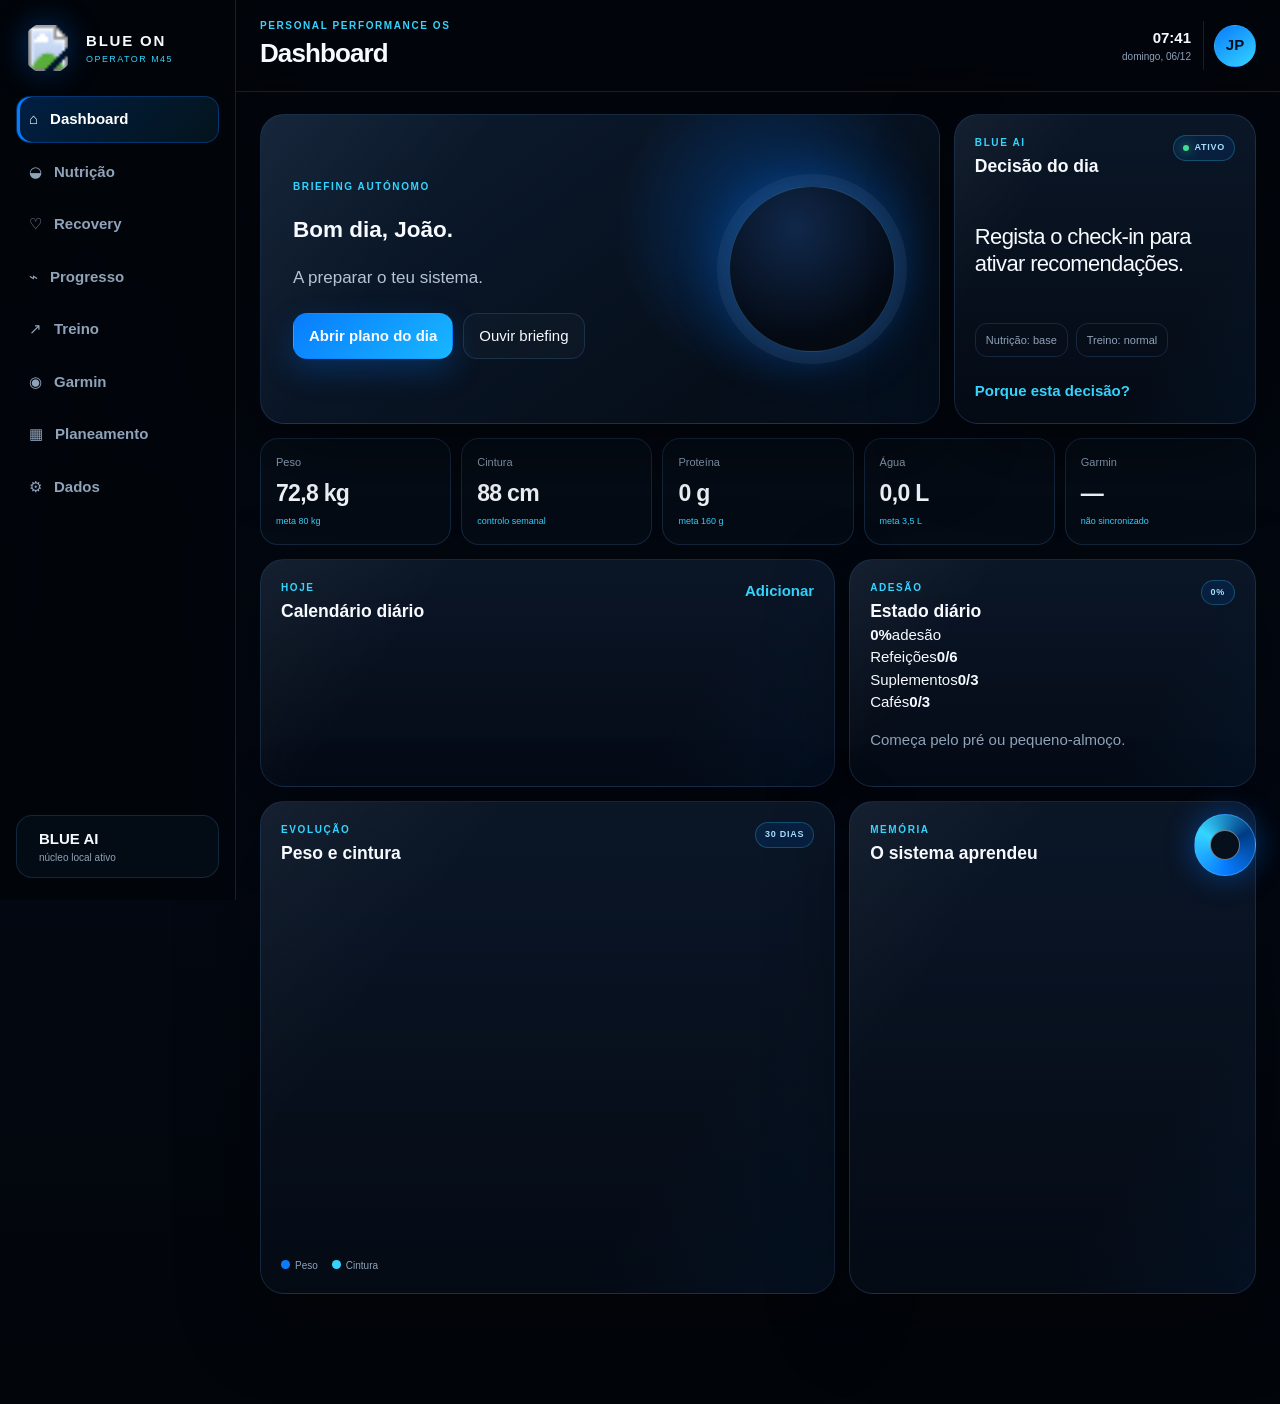
==== commit 5daad79c: "Build personal nutrition, supplementation and Garmin V6 interface" ====
--- a/index.html
+++ b/index.html
@@ -4,306 +4,123 @@
   <meta charset="utf-8">
   <meta name="viewport" content="width=device-width,initial-scale=1,viewport-fit=cover">
   <meta name="theme-color" content="#02050a">
-  <meta name="description" content="BLUE ON Operator M45 — sistema pessoal de treino, nutrição, recuperação e evolução.">
+  <meta name="description" content="BLUE ON Operator M45 — sistema pessoal de nutrição, suplementação, recovery, Garmin e evolução de João.">
   <link rel="manifest" href="manifest.webmanifest">
   <link rel="stylesheet" href="styles.css">
   <title>BLUE ON Operator M45</title>
 </head>
 <body>
-  <div class="ambient ambient-a"></div>
-  <div class="ambient ambient-b"></div>
-
+  <div class="ambient ambient-a"></div><div class="ambient ambient-b"></div>
   <div class="shell">
-    <aside class="sidebar" aria-label="Navegação principal">
-      <button class="brand" data-page="dashboard" aria-label="Abrir início">
-        <img src="assets/blue-on-m45-logo.svg" alt="BLUE ON M45">
-        <span><strong>BLUE ON</strong><small>OPERATOR M45</small></span>
-      </button>
-
+    <aside class="sidebar">
+      <button class="brand" data-page="dashboard"><img src="assets/blue-on-m45-logo.svg" alt="BLUE ON M45"><span><strong>BLUE ON</strong><small>OPERATOR M45</small></span></button>
       <nav class="side-nav" id="sideNav">
-        <button class="nav-item active" data-page="dashboard"><span class="nav-icon">⌂</span><span>Dashboard</span></button>
-        <button class="nav-item" data-page="treino"><span class="nav-icon">↗</span><span>Treino</span></button>
-        <button class="nav-item" data-page="nutricao"><span class="nav-icon">◒</span><span>Nutrição</span></button>
-        <button class="nav-item" data-page="recovery"><span class="nav-icon">♡</span><span>Recovery</span></button>
-        <button class="nav-item" data-page="avaliacoes"><span class="nav-icon">⌁</span><span>Avaliações</span></button>
-        <button class="nav-item" data-page="planeamento"><span class="nav-icon">▦</span><span>Planeamento</span></button>
-        <button class="nav-item" data-page="dados"><span class="nav-icon">⚙</span><span>Dados</span></button>
+        <button class="nav-item active" data-page="dashboard"><span>⌂</span><b>Dashboard</b></button>
+        <button class="nav-item" data-page="nutricao"><span>◒</span><b>Nutrição</b></button>
+        <button class="nav-item" data-page="recovery"><span>♡</span><b>Recovery</b></button>
+        <button class="nav-item" data-page="progresso"><span>⌁</span><b>Progresso</b></button>
+        <button class="nav-item" data-page="treino"><span>↗</span><b>Treino</b></button>
+        <button class="nav-item" data-page="garmin"><span>◉</span><b>Garmin</b></button>
+        <button class="nav-item" data-page="planeamento"><span>▦</span><b>Planeamento</b></button>
+        <button class="nav-item" data-page="dados"><span>⚙</span><b>Dados</b></button>
       </nav>
-
-      <div class="side-status">
-        <div class="status-dot"></div>
-        <div><strong>BLUE AI</strong><small>núcleo local ativo</small></div>
-      </div>
+      <div class="side-status"><i></i><div><strong>BLUE AI</strong><small>núcleo local ativo</small></div></div>
     </aside>
 
     <div class="workspace">
-      <header class="topbar">
-        <div>
-          <p class="overline" id="pageEyebrow">PERFORMANCE OPERATING SYSTEM</p>
-          <h1 id="pageTitle">Dashboard</h1>
-        </div>
-        <div class="top-actions">
-          <div class="time-chip"><span id="liveTime">--:--</span><small id="liveDate">--</small></div>
-          <button class="icon-btn" id="installBtn" hidden aria-label="Instalar aplicação">↓</button>
-          <button class="profile-btn" data-page="dados" aria-label="Abrir definições"><span>JP</span></button>
-        </div>
-      </header>
-
+      <header class="topbar"><div><p class="overline" id="pageEyebrow">PERSONAL PERFORMANCE OS</p><h1 id="pageTitle">Dashboard</h1></div><div class="top-actions"><div class="time-chip"><strong id="liveTime">--:--</strong><small id="liveDate">--</small></div><button class="icon-btn" id="installBtn" hidden>↓</button><button class="profile-btn" data-page="dados">JP</button></div></header>
       <main class="content">
-        <section id="dashboard" class="page active" data-title="Dashboard" data-eyebrow="PERFORMANCE OPERATING SYSTEM">
+        <section id="dashboard" class="page active" data-title="Dashboard" data-eyebrow="PERSONAL PERFORMANCE OS">
           <div class="hero-grid">
-            <article class="panel hero-panel">
-              <div class="hero-copy">
-                <p class="overline">BRIEFING DIÁRIO</p>
-                <h2 id="greeting">Bom dia, João.</h2>
-                <p class="hero-text" id="briefingText">A preparar a análise dos teus dados.</p>
-                <div class="hero-actions">
-                  <button class="btn primary" data-page="treino">Iniciar sessão</button>
-                  <button class="btn ghost" id="speakBriefing">Ouvir briefing</button>
-                </div>
-              </div>
-              <div class="readiness-orb" id="readinessOrb" style="--score:0deg">
-                <div class="orb-inner"><small>READINESS</small><strong id="readyScore">—</strong><span id="readyLabel">sem dados</span></div>
-              </div>
-            </article>
-
-            <article class="panel ai-summary">
-              <div class="panel-head"><div><p class="overline">BLUE AI</p><h3>Decisão do dia</h3></div><span class="live-pill">ATIVO</span></div>
-              <p id="aiDecision" class="decision-text">Faz o check-in de recovery para ativar recomendações autónomas.</p>
-              <div class="decision-meta">
-                <span id="decisionLoad">Carga: base</span>
-                <span id="decisionDuration">Duração: 50 min</span>
-              </div>
-              <button class="text-btn" id="askWhy">Porque esta decisão?</button>
-            </article>
+            <article class="panel hero-panel"><div><p class="overline">BRIEFING AUTÓNOMO</p><h2 id="greeting">Bom dia, João.</h2><p class="hero-text" id="briefingText">A preparar o teu sistema.</p><div class="hero-actions"><button class="btn primary" data-page="nutricao">Abrir plano do dia</button><button class="btn ghost" id="speakBriefing">Ouvir briefing</button></div></div><div class="readiness-orb" id="readinessOrb"><div><small>READINESS</small><strong id="readyScore">—</strong><span id="readyLabel">sem dados</span></div></div></article>
+            <article class="panel ai-summary"><div class="panel-head"><div><p class="overline">BLUE AI</p><h3>Decisão do dia</h3></div><span class="live-pill">ATIVO</span></div><p id="aiDecision" class="decision-text">Regista o check-in para ativar recomendações.</p><div class="decision-meta"><span id="decisionNutrition">Nutrição: base</span><span id="decisionTraining">Treino: normal</span></div><button class="text-btn" id="askWhy">Porque esta decisão?</button></article>
           </div>
-
           <div class="metric-strip">
-            <article class="metric-card"><span>Sono</span><strong id="dashSleep">—</strong><small id="dashSleepState">sem registo</small></article>
-            <article class="metric-card"><span>Energia</span><strong id="dashEnergy">—</strong><small id="dashEnergyState">sem registo</small></article>
+            <article class="metric-card"><span>Peso</span><strong id="dashWeight">72,8 kg</strong><small id="dashWeightState">meta 80 kg</small></article>
+            <article class="metric-card"><span>Cintura</span><strong id="dashWaist">88 cm</strong><small>controlo semanal</small></article>
+            <article class="metric-card"><span>Proteína</span><strong id="dashProtein">0 g</strong><small id="dashProteinState">meta 160 g</small></article>
             <article class="metric-card"><span>Água</span><strong id="dashWater">0,0 L</strong><small id="dashWaterState">meta 3,5 L</small></article>
-            <article class="metric-card"><span>Peso</span><strong id="dashWeight">74,3 kg</strong><small id="dashWeightState">meta 80 kg</small></article>
-            <article class="metric-card"><span>Semana</span><strong id="dashWeek">1/52</strong><small id="dashPhase">fundação</small></article>
+            <article class="metric-card"><span>Garmin</span><strong id="dashGarmin">—</strong><small id="dashGarminState">não sincronizado</small></article>
           </div>
-
           <div class="dashboard-grid">
-            <article class="panel span-7">
-              <div class="panel-head"><div><p class="overline">HOJE</p><h3>Linha temporal inteligente</h3></div><button class="text-btn" id="addTimelineItem">Adicionar</button></div>
-              <div class="timeline" id="timeline"></div>
-            </article>
-
-            <article class="panel span-5 workout-preview">
-              <div class="panel-head"><div><p class="overline">SESSÃO DO DIA</p><h3 id="todayWorkoutTitle">—</h3></div><span class="tag" id="todayWorkoutTag">—</span></div>
-              <p class="muted" id="todayWorkoutFocus">—</p>
-              <div class="exercise-mini-list" id="todayExercises"></div>
-              <div class="session-footer"><span id="todayDuration">50 min</span><button class="btn primary compact" data-page="treino">Abrir treino</button></div>
-            </article>
-
-            <article class="panel span-7">
-              <div class="panel-head"><div><p class="overline">TENDÊNCIA</p><h3>Performance semanal</h3></div><span class="tag">7 DIAS</span></div>
-              <canvas id="performanceChart" height="220" aria-label="Gráfico de performance semanal"></canvas>
-              <div class="chart-legend"><span><i class="legend-blue"></i>Readiness</span><span><i class="legend-cyan"></i>Treinos</span></div>
-            </article>
-
-            <article class="panel span-5">
-              <div class="panel-head"><div><p class="overline">MEMÓRIA</p><h3>O que o sistema aprendeu</h3></div></div>
-              <div class="memory-list" id="memoryList"></div>
-            </article>
+            <article class="panel span-7"><div class="panel-head"><div><p class="overline">HOJE</p><h3>Calendário diário</h3></div><button class="text-btn" id="addTimelineItem">Adicionar</button></div><div class="timeline" id="timeline"></div></article>
+            <article class="panel span-5"><div class="panel-head"><div><p class="overline">ADESÃO</p><h3>Estado diário</h3></div><span class="tag" id="adherenceTag">0%</span></div><div class="score-grid"><div class="score-ring" id="adherenceRing"><strong id="adherenceScore">0%</strong><span>adesão</span></div><div class="mini-kpis"><div><span>Refeições</span><strong id="mealAdherence">0/6</strong></div><div><span>Suplementos</span><strong id="suppAdherence">0/3</strong></div><div><span>Cafés</span><strong id="coffeeCount">0/3</strong></div></div></div><p class="muted" id="adherenceInsight">Começa pelo pré ou pequeno-almoço.</p></article>
+            <article class="panel span-7"><div class="panel-head"><div><p class="overline">EVOLUÇÃO</p><h3>Peso e cintura</h3></div><span class="tag">30 DIAS</span></div><canvas id="progressChart" height="220"></canvas><div class="chart-legend"><span><i class="legend-blue"></i>Peso</span><span><i class="legend-cyan"></i>Cintura</span></div></article>
+            <article class="panel span-5"><div class="panel-head"><div><p class="overline">MEMÓRIA</p><h3>O sistema aprendeu</h3></div></div><div class="memory-list" id="memoryList"></div></article>
           </div>
         </section>
 
-        <section id="treino" class="page" data-title="Treino" data-eyebrow="SESSÃO, CARGA E PROGRESSÃO">
+        <section id="nutricao" class="page" data-title="Nutrição" data-eyebrow="REFEIÇÕES, MACROS, ÁGUA E SUPLEMENTAÇÃO">
           <div class="page-grid">
-            <article class="panel span-8 training-main">
-              <div class="panel-head"><div><p class="overline">SESSÃO ATUAL</p><h2 id="sessionTitle">—</h2><p class="muted" id="sessionFocus">—</p></div><div class="session-badges"><span class="tag" id="sessionWeek">SEMANA 1</span><span class="tag" id="sessionMode">NORMAL</span></div></div>
-              <div class="exercise-list" id="exerciseList"></div>
-              <div class="session-actions"><button class="btn ghost" id="saveSessionBtn">Guardar progresso</button><button class="btn primary" id="completeSession">Concluir sessão</button></div>
-            </article>
-
-            <aside class="panel span-4 sticky-panel">
-              <p class="overline">CONTROLO DA SESSÃO</p>
-              <div class="session-control-row"><span>Tempo estimado</span><strong id="estimatedTime">50 min</strong></div>
-              <div class="session-control-row"><span>Volume previsto</span><strong id="estimatedVolume">100%</strong></div>
-              <div class="field"><label for="sessionRpe">RPE final</label><input id="sessionRpe" type="range" min="1" max="10" value="7"><output id="sessionRpeOutput">7</output></div>
-              <div class="field"><label for="sessionNotes">Notas da sessão</label><textarea id="sessionNotes" rows="5" placeholder="Sensações, técnica, dores, progressões..."></textarea></div>
-              <button class="btn ghost full-btn" id="shortenWorkout">Só tenho 35 minutos</button>
-              <button class="btn ghost full-btn" id="restoreWorkout">Restaurar plano</button>
-            </aside>
-
-            <article class="panel span-12">
-              <div class="panel-head"><div><p class="overline">HISTÓRICO</p><h3>Sessões recentes</h3></div></div>
-              <div class="history-grid" id="historyList"></div>
-            </article>
+            <article class="panel span-4 nutrition-score"><p class="overline">ESTADO DIÁRIO</p><div class="macro-ring"><strong id="nutritionScore">0%</strong><span>consistência</span></div><p class="muted" id="nutritionInsight">Regista o teu dia.</p></article>
+            <article class="panel span-8"><div class="panel-head"><div><p class="overline">MACROS E CALORIAS</p><h3>Objetivo diário</h3></div><button class="text-btn" id="editTargets">Editar metas</button></div><div class="macro-grid"><div class="macro-card protein"><span>Proteína</span><strong id="proteinValue">0 / 160 g</strong><div class="progress"><i id="proteinBar"></i></div></div><div class="macro-card carbs"><span>Hidratos</span><strong id="carbValue">0 / 300 g</strong><div class="progress"><i id="carbBar"></i></div></div><div class="macro-card fat"><span>Gordura</span><strong id="fatValue">0 / 80 g</strong><div class="progress"><i id="fatBar"></i></div></div><div class="macro-card calories"><span>Calorias</span><strong id="calorieValue">0 / 2900 kcal</strong><div class="progress"><i id="calorieBar"></i></div></div></div></article>
+            <article class="panel span-5"><div class="panel-head"><div><p class="overline">HIDRATAÇÃO</p><h3 id="waterMetric">0,0 L / 3,5 L</h3></div><span class="tag" id="waterPercent">0%</span></div><div class="water-visual"><div id="waterFill"></div></div><div class="button-grid"><button class="btn primary" data-water="0.25">+250 ml</button><button class="btn ghost" data-water="0.5">+500 ml</button><button class="btn ghost" id="resetWater">Repor</button></div></article>
+            <article class="panel span-7"><div class="panel-head"><div><p class="overline">PLANO DO DIA</p><h3>Refeições e horários</h3></div><label class="switch"><input id="trainingDayToggle" type="checkbox"><span></span><b>Dia de treino</b></label></div><div class="meal-plan" id="mealPlan"></div></article>
+            <article class="panel span-7"><div class="panel-head"><div><p class="overline">REGISTO LIVRE</p><h3>Adicionar refeição</h3></div></div><div class="meal-form four"><input id="mealName" placeholder="Refeição"><input id="mealProtein" type="number" min="0" placeholder="Proteína g"><input id="mealCalories" type="number" min="0" placeholder="kcal"><input id="mealNotes" placeholder="Alimentos / notas"><button class="btn primary" id="addMeal">Registar</button></div><div class="meal-list" id="nutritionHistory"></div></article>
+            <article class="panel span-5"><div class="panel-head"><div><p class="overline">SUPLEMENTAÇÃO</p><h3>Checklist diário</h3></div></div><div class="supplement-grid" id="supplementList"></div></article>
+            <article class="panel span-6"><div class="panel-head"><div><p class="overline">PLANEAMENTO</p><h3>Lanches da semana</h3></div><button class="text-btn" id="saveSnackPlan">Guardar</button></div><div id="snackPlanner" class="planner-grid"></div></article>
+            <article class="panel span-6"><div class="panel-head"><div><p class="overline">LISTA DE COMPRAS</p><h3>Gerada pelo plano</h3></div><button class="text-btn" id="copyShopping">Copiar</button></div><div class="shopping-list" id="shoppingList"></div></article>
+            <article class="panel span-12 rule-panel"><div class="panel-head"><div><p class="overline">AJUSTE AUTOMÁTICO</p><h3>Recomendação atual</h3></div><span class="tag" id="ruleStatus">A ANALISAR</span></div><p class="decision-text" id="autoRuleText">Ainda não existem dados suficientes para ajustar calorias.</p></article>
           </div>
         </section>
 
-        <section id="nutricao" class="page" data-title="Nutrição" data-eyebrow="ENERGIA, ÁGUA E SUPLEMENTAÇÃO">
+        <section id="recovery" class="page" data-title="Recovery" data-eyebrow="SONO, ENERGIA, DIGESTÃO E CAFEÍNA">
           <div class="page-grid">
-            <article class="panel span-4 nutrition-score">
-              <p class="overline">ESTADO DIÁRIO</p>
-              <div class="macro-ring"><strong id="nutritionScore">72%</strong><span>consistência</span></div>
-              <p class="muted" id="nutritionInsight">Regista refeições e suplementação para melhorar a leitura.</p>
-            </article>
-
-            <article class="panel span-8">
-              <div class="panel-head"><div><p class="overline">MACROS</p><h3>Objetivo diário</h3></div></div>
-              <div class="macro-grid">
-                <div class="macro-card protein"><span>Proteína</span><strong id="proteinValue">138 / 160 g</strong><div class="progress"><i style="width:86%"></i></div></div>
-                <div class="macro-card carbs"><span>Hidratos</span><strong id="carbValue">205 / 280 g</strong><div class="progress"><i style="width:73%"></i></div></div>
-                <div class="macro-card fat"><span>Gordura</span><strong id="fatValue">62 / 70 g</strong><div class="progress"><i style="width:89%"></i></div></div>
-              </div>
-            </article>
-
-            <article class="panel span-5">
-              <div class="panel-head"><div><p class="overline">HIDRATAÇÃO</p><h3 id="waterMetric">0,0 L / 3,5 L</h3></div><span class="tag" id="waterPercent">0%</span></div>
-              <div class="water-visual"><div id="waterFill"></div></div>
-              <div class="button-grid"><button class="btn primary" data-water="0.25">+250 ml</button><button class="btn ghost" data-water="0.5">+500 ml</button><button class="btn ghost" id="resetWater">Repor</button></div>
-            </article>
-
-            <article class="panel span-7">
-              <div class="panel-head"><div><p class="overline">REFEIÇÕES</p><h3>Registos de hoje</h3></div><button class="text-btn" id="focusMeal">Nova refeição</button></div>
-              <div class="meal-list" id="nutritionHistory"></div>
-              <div class="meal-form">
-                <input id="mealName" placeholder="Ex.: pequeno-almoço">
-                <input id="mealNotes" placeholder="Alimentos ou observações">
-                <button class="btn primary compact" id="addMeal">Registar</button>
-              </div>
-            </article>
-
-            <article class="panel span-12">
-              <div class="panel-head"><div><p class="overline">SUPLEMENTAÇÃO</p><h3>Checklist diário</h3></div></div>
-              <div class="supplement-grid" id="supplementList"></div>
-            </article>
+            <article class="panel span-5"><p class="overline">CHECK-IN DIÁRIO</p><h2>Como está o sistema?</h2><div class="field"><label>Horas de sono</label><input id="sleepHours" type="number" min="0" max="12" step="0.1" value="7"></div><div class="range-field"><label>Energia <output id="energyOut">7</output></label><input id="energy" type="range" min="1" max="10" value="7"></div><div class="range-field"><label>Stress <output id="stressOut">4</output></label><input id="stress" type="range" min="1" max="10" value="4"></div><div class="range-field"><label>Dor muscular <output id="sorenessOut">4</output></label><input id="soreness" type="range" min="1" max="10" value="4"></div><div class="range-field"><label>Digestão / inchaço <output id="digestionOut">3</output></label><input id="digestion" type="range" min="1" max="10" value="3"></div><div class="range-field"><label>Fome <output id="hungerOut">5</output></label><input id="hunger" type="range" min="1" max="10" value="5"></div><div class="two-fields"><div class="field"><label>Cafés</label><input id="coffee" type="number" min="0" max="10" value="3"></div><div class="field"><label>Último café</label><input id="lastCoffee" type="time" value="14:00"></div></div><button class="btn primary full-btn" id="saveRecovery">Guardar e analisar</button></article>
+            <article class="panel span-7"><div class="panel-head"><div><p class="overline">INTERPRETAÇÃO</p><h2 id="recoveryHeadline">Sem dados recentes</h2></div><div class="readiness-mini"><strong id="recoveryReady">—</strong><span>readiness</span></div></div><p class="decision-text" id="recoveryText">Regista o check-in.</p><div class="recovery-kpis"><div><span>Treino</span><strong id="recoveryTraining">Base</strong></div><div><span>Nutrição</span><strong id="recoveryNutrition">Base</strong></div><div><span>Sono</span><strong id="recoverySleep">Prioridade</strong></div></div><canvas id="recoveryChart" height="190"></canvas></article>
+            <article class="panel span-12"><div class="panel-head"><div><p class="overline">HISTÓRICO</p><h3>Últimos check-ins</h3></div></div><div class="history-grid" id="recoveryHistory"></div></article>
           </div>
         </section>
 
-        <section id="recovery" class="page" data-title="Recovery" data-eyebrow="SONO, FADIGA, STRESS E PRONTIDÃO">
+        <section id="progresso" class="page" data-title="Progresso" data-eyebrow="PESO, CINTURA, COMPOSIÇÃO E FOTOGRAFIAS">
           <div class="page-grid">
-            <article class="panel span-5 recovery-checkin">
-              <p class="overline">CHECK-IN DIÁRIO</p>
-              <h2>Como está o sistema hoje?</h2>
-              <div class="range-field"><label>Sono <output id="sleepOut">7</output></label><input id="sleep" type="range" min="1" max="10" value="7"></div>
-              <div class="range-field"><label>Energia <output id="energyOut">7</output></label><input id="energy" type="range" min="1" max="10" value="7"></div>
-              <div class="range-field"><label>Dor muscular <output id="sorenessOut">4</output></label><input id="soreness" type="range" min="1" max="10" value="4"></div>
-              <div class="range-field"><label>Stress <output id="stressOut">4</output></label><input id="stress" type="range" min="1" max="10" value="4"></div>
-              <button class="btn primary full-btn" id="saveRecovery">Guardar e analisar</button>
-            </article>
-
-            <article class="panel span-7 recovery-analysis">
-              <div class="panel-head"><div><p class="overline">INTERPRETAÇÃO</p><h2 id="recoveryHeadline">Sem dados recentes</h2></div><div class="readiness-mini"><strong id="recoveryReady">—</strong><span>readiness</span></div></div>
-              <p class="decision-text" id="recoveryText">Regista sono, energia, dor e stress para obteres uma decisão automática.</p>
-              <div class="recovery-kpis">
-                <div><span>Intensidade</span><strong id="recoveryIntensity">Base</strong></div>
-                <div><span>Volume</span><strong id="recoveryVolume">100%</strong></div>
-                <div><span>Prioridade</span><strong id="recoveryPriority">Check-in</strong></div>
-              </div>
-              <canvas id="recoveryChart" height="190" aria-label="Histórico de recovery"></canvas>
-            </article>
-
-            <article class="panel span-12"><div class="panel-head"><div><p class="overline">HISTÓRICO</p><h3>Últimos registos</h3></div></div><div class="history-grid" id="recoveryHistory"></div></article>
+            <article class="panel span-4"><p class="overline">NOVA AVALIAÇÃO</p><div class="field"><label>Peso (kg)</label><input id="weight" type="number" step="0.1" value="72.8"></div><div class="field"><label>Cintura (cm)</label><input id="waist" type="number" step="0.1" value="88"></div><div class="field"><label>Massa gorda (%)</label><input id="bodyFatInput" type="number" step="0.1" value="12.8"></div><div class="field"><label>Massa muscular (kg)</label><input id="muscleInput" type="number" step="0.1" value="60.3"></div><div class="field"><label>Gordura visceral</label><input id="visceralInput" type="number" step="1" value="5"></div><button class="btn primary full-btn" id="saveAssessment">Guardar avaliação</button></article>
+            <article class="panel span-8"><div class="panel-head"><div><p class="overline">EVOLUÇÃO</p><h3>Meta 80 kg</h3></div><span class="tag" id="weeklyTrend">SEM TENDÊNCIA</span></div><canvas id="assessmentChart" height="235"></canvas><div class="assessment-kpis"><div><span>Peso atual</span><strong id="assessmentWeight">72,8 kg</strong></div><div><span>Cintura</span><strong id="assessmentWaist">88 cm</strong></div><div><span>Falta para meta</span><strong id="assessmentTarget">7,2 kg</strong></div></div></article>
+            <article class="panel span-6"><div class="panel-head"><div><p class="overline">CHECK-IN SEMANAL</p><h3>Resumo de adesão</h3></div></div><div id="weeklyCheckin" class="weekly-summary"></div><button class="btn ghost full-btn" id="saveWeeklyNote">Adicionar nota semanal</button></article>
+            <article class="panel span-6"><div class="panel-head"><div><p class="overline">FOTOGRAFIA MENSAL</p><h3>Evolução visual local</h3></div><label class="btn ghost compact">Adicionar foto<input id="progressPhoto" type="file" accept="image/*" capture="environment" hidden></label></div><p class="muted">As fotografias ficam apenas neste dispositivo, em armazenamento local.</p><div id="photoGallery" class="photo-gallery"></div></article>
+            <article class="panel span-12"><div class="panel-head"><div><p class="overline">HISTÓRICO</p><h3>Avaliações</h3></div></div><div class="assessment-list" id="assessmentList"></div></article>
           </div>
         </section>
 
-        <section id="avaliacoes" class="page" data-title="Avaliações" data-eyebrow="COMPOSIÇÃO CORPORAL E EVOLUÇÃO">
+        <section id="treino" class="page" data-title="Treino" data-eyebrow="CONTEXTO PARA NUTRIÇÃO E RECUPERAÇÃO">
+          <div class="page-grid"><article class="panel span-8"><div class="panel-head"><div><p class="overline">SEMANA BASE</p><h2>4 sessões · 06h00–07h15</h2></div><span class="tag">IRON ESTÚDIO 24H</span></div><div class="training-week" id="trainingWeek"></div></article><article class="panel span-4"><p class="overline">REGRAS DE CONTEXTO</p><div class="context-list" id="trainingContext"></div></article><article class="panel span-12"><div class="panel-head"><div><p class="overline">REGISTO</p><h3>Sessões recentes</h3></div><button class="btn primary compact" id="logWorkout">Registar treino de hoje</button></div><div class="history-grid" id="workoutHistory"></div></article></div>
+        </section>
+
+        <section id="garmin" class="page" data-title="Garmin" data-eyebrow="LIGAÇÃO LOCAL E READ-ONLY AO VENU 4">
           <div class="page-grid">
-            <article class="panel span-4">
-              <p class="overline">NOVA AVALIAÇÃO</p>
-              <div class="field"><label>Peso (kg)</label><input id="weight" type="number" step="0.1" value="74.3"></div>
-              <div class="field"><label>Massa gorda (%)</label><input id="bodyFatInput" type="number" step="0.1" value="11.3"></div>
-              <div class="field"><label>Cintura (cm)</label><input id="waist" type="number" step="0.1"></div>
-              <div class="field"><label>VO₂ estimado</label><input id="vo2" type="number" step="0.1" value="32.23"></div>
-              <button class="btn primary full-btn" id="saveAssessment">Guardar avaliação</button>
-            </article>
-
-            <article class="panel span-8">
-              <div class="panel-head"><div><p class="overline">EVOLUÇÃO</p><h3>Composição corporal</h3></div><span class="tag">META 80 KG</span></div>
-              <canvas id="assessmentChart" height="235" aria-label="Gráfico de evolução corporal"></canvas>
-              <div class="assessment-kpis">
-                <div><span>Peso atual</span><strong id="assessmentWeight">74,3 kg</strong></div>
-                <div><span>Gordura</span><strong id="assessmentFat">11,3%</strong></div>
-                <div><span>Diferença para meta</span><strong id="assessmentTarget">5,7 kg</strong></div>
-              </div>
-            </article>
-
-            <article class="panel span-12"><div class="panel-head"><div><p class="overline">HISTÓRICO</p><h3>Avaliações registadas</h3></div></div><div class="assessment-list" id="assessmentList"></div></article>
+            <article class="panel span-5 garmin-connect"><div class="panel-head"><div><p class="overline">GARMIN LOCAL</p><h2>Venu 4</h2></div><span class="tag" id="garminStatus">DESLIGADO</span></div><p class="muted">A app lê ficheiros locais autorizados por ti. Não altera o relógio nem o Garmin Connect.</p><div class="stack-actions"><button class="btn primary" id="pickGarminFolder">Ligar pasta local</button><label class="btn ghost">Importar ficheiro<input id="garminFile" type="file" accept=".json,.csv,.fit,.zip" hidden></label><button class="btn ghost" id="syncGarmin">Sincronizar agora</button></div><p class="notice" id="garminNotice">Para sincronização automática local, usa Chrome/Edge no computador. No telemóvel podes importar JSON/CSV manualmente.</p><small id="garminLastSync">Nunca sincronizado.</small></article>
+            <article class="panel span-7"><div class="panel-head"><div><p class="overline">DADOS MAIS RECENTES</p><h3>Saúde e atividade</h3></div><span class="live-pill">READ ONLY</span></div><div class="garmin-metrics" id="garminMetrics"></div></article>
+            <article class="panel span-7"><div class="panel-head"><div><p class="overline">CORRELAÇÕES</p><h3>Garmin × Nutrição × Recovery</h3></div></div><div class="correlation-list" id="garminInsights"></div></article>
+            <article class="panel span-5"><div class="panel-head"><div><p class="overline">FORMATO LOCAL</p><h3>Ficheiro aceite</h3></div><button class="text-btn" id="downloadGarminTemplate">Modelo JSON</button></div><pre class="code-sample">garmin-latest.json
+{
+  "date":"2026-07-22",
+  "steps":12000,
+  "sleepHours":7.4,
+  "hrv":52,
+  "bodyBattery":78,
+  "stress":24,
+  "restingHeartRate":54,
+  "calories":2670
+}</pre></article>
           </div>
         </section>
 
-        <section id="planeamento" class="page" data-title="Planeamento" data-eyebrow="52 SEMANAS DE PERFORMANCE HÍBRIDA">
-          <div class="page-grid">
-            <article class="panel span-12 planning-hero">
-              <div><p class="overline">MACROCICLO</p><h2>HYROX M45 · 52 semanas</h2><p class="muted">Força, hipertrofia funcional, capacidade aeróbia, potência e integração específica.</p></div>
-              <div class="week-control"><label>Semana atual</label><input id="weekInput" type="number" min="1" max="52"><button class="btn primary compact" id="saveWeek">Atualizar</button></div>
-            </article>
-            <article class="panel span-12"><div class="phase-list" id="phaseList"></div></article>
-          </div>
+        <section id="planeamento" class="page" data-title="Planeamento" data-eyebrow="ROTINA, LEMBRETES E SEMANA">
+          <div class="page-grid"><article class="panel span-7"><div class="panel-head"><div><p class="overline">ROTINA PESSOAL</p><h2>Semana operacional</h2></div></div><div id="routineGrid" class="routine-grid"></div></article><article class="panel span-5"><div class="panel-head"><div><p class="overline">LEMBRETES</p><h3>Configuração local</h3></div><button class="text-btn" id="enableNotifications">Ativar avisos</button></div><div id="reminderList" class="reminder-list"></div><button class="btn ghost full-btn" id="exportIcs">Exportar calendário .ICS</button></article></div>
         </section>
 
-        <section id="dados" class="page" data-title="Dados" data-eyebrow="PERFIL, BACKUP E CONFIGURAÇÃO">
-          <div class="page-grid">
-            <article class="panel span-7">
-              <p class="overline">PERFIL OPERATOR</p>
-              <h2>João Pereira</h2>
-              <div class="profile-grid" id="profileDetails"></div>
-            </article>
-            <article class="panel span-5">
-              <p class="overline">APLICAÇÃO</p>
-              <div class="settings-list">
-                <button class="setting-row" id="exportData"><span>Exportar backup</span><strong>JSON ↗</strong></button>
-                <label class="setting-row"><span>Importar backup</span><strong>Escolher</strong><input id="importData" type="file" accept="application/json" hidden></label>
-                <button class="setting-row danger-row" id="resetData"><span>Repor aplicação</span><strong>Apagar</strong></button>
-              </div>
-            </article>
-            <article class="panel span-12">
-              <div class="panel-head"><div><p class="overline">REGISTO DO SISTEMA</p><h3>Ações da BLUE AI</h3></div><button class="text-btn" id="clearAiLog">Limpar</button></div>
-              <div class="ai-log" id="aiLog"></div>
-            </article>
-          </div>
+        <section id="dados" class="page" data-title="Dados" data-eyebrow="PERFIL, BACKUP E PONTES LOCAIS">
+          <div class="page-grid"><article class="panel span-7"><p class="overline">PERFIL PESSOAL</p><h2>João Pereira</h2><div class="profile-grid" id="profileDetails"></div></article><article class="panel span-5"><p class="overline">BACKUP</p><div class="settings-list"><button class="setting-row" id="exportData"><span>Exportar backup completo</span><strong>JSON ↗</strong></button><label class="setting-row"><span>Importar backup</span><strong>Escolher</strong><input id="importData" type="file" accept="application/json" hidden></label><button class="setting-row" id="shareWhatsapp"><span>Resumo por WhatsApp</span><strong>Partilhar</strong></button><button class="setting-row danger-row" id="resetData"><span>Repor aplicação</span><strong>Apagar</strong></button></div></article><article class="panel span-6"><div class="panel-head"><div><p class="overline">MEU TREINO II</p><h3>Ponte local</h3></div><span class="tag">FUTURA</span></div><p class="muted">Importa contexto de treino sem misturar as bases de dados.</p><label class="btn ghost full-btn">Importar contexto JSON<input id="trainingBridgeFile" type="file" accept="application/json" hidden></label><button class="btn ghost full-btn" id="exportTrainingBridge">Exportar contexto da nutrição</button><small id="trainingBridgeStatus">Sem ligação.</small></article><article class="panel span-6"><div class="panel-head"><div><p class="overline">REGISTO DO SISTEMA</p><h3>Ações da BLUE AI</h3></div><button class="text-btn" id="clearAiLog">Limpar</button></div><div class="ai-log" id="aiLog"></div></article></div>
         </section>
       </main>
     </div>
 
-    <aside class="ai-panel" id="aiPanel" aria-label="Assistente BLUE AI">
-      <div class="ai-panel-head">
-        <div class="ai-identity"><div class="ai-core"><i></i></div><div><strong>BLUE AI</strong><small>Operator intelligence</small></div></div>
-        <button class="icon-btn" id="closeAiPanel" aria-label="Fechar assistente">×</button>
-      </div>
-      <div class="ai-conversation" id="aiConversation"></div>
-      <div class="quick-prompts">
-        <button data-prompt="Mostra o dashboard">Dashboard</button>
-        <button data-prompt="Tenho 35 minutos">35 minutos</button>
-        <button data-prompt="Como está a minha recuperação?">Recovery</button>
-        <button data-prompt="Regista 500 ml de água">+500 ml</button>
-      </div>
-      <div class="ai-input-wrap">
-        <button class="voice-btn" id="voiceBtn" aria-label="Falar com a BLUE AI">●</button>
-        <input id="blueAiInput" placeholder="Escreve ou fala com a BLUE AI..." autocomplete="off">
-        <button class="send-btn" id="blueAiSend">Enviar</button>
-      </div>
-      <p class="ai-hint">Ações importantes pedem confirmação antes de alterar dados.</p>
-    </aside>
-
-    <button class="ai-fab" id="openAiPanel" aria-label="Abrir BLUE AI"><span></span></button>
-
-    <nav class="mobile-nav" id="mobileNav" aria-label="Navegação móvel">
-      <button class="active" data-page="dashboard"><span>⌂</span><small>Início</small></button>
-      <button data-page="treino"><span>↗</span><small>Treino</small></button>
-      <button class="mobile-ai" id="mobileAiBtn"><i></i></button>
-      <button data-page="nutricao"><span>◒</span><small>Nutrição</small></button>
-      <button data-page="recovery"><span>♡</span><small>Recovery</small></button>
-    </nav>
+    <aside class="ai-panel" id="aiPanel"><div class="ai-panel-head"><div class="ai-identity"><div class="ai-core"><i></i></div><div><strong>BLUE AI</strong><small>Personal performance intelligence</small></div></div><button class="icon-btn" id="closeAiPanel">×</button></div><div class="ai-conversation" id="aiConversation"></div><div class="quick-prompts"><button data-prompt="Resume o meu dia">Briefing</button><button data-prompt="Regista 500 ml de água">+500 ml</button><button data-prompt="Tomei a creatina">Creatina</button><button data-prompt="Como está a minha evolução?">Evolução</button></div><div class="ai-input-wrap"><button class="voice-btn" id="voiceBtn">●</button><input id="blueAiInput" placeholder="Escreve ou fala com a BLUE AI..."><button class="send-btn" id="blueAiSend">Enviar</button></div><p class="ai-hint">Ações importantes pedem confirmação.</p></aside>
+    <button class="ai-fab" id="openAiPanel"><span></span></button>
+    <nav class="mobile-nav" id="mobileNav"><button class="active" data-page="dashboard"><span>⌂</span><small>Início</small></button><button data-page="nutricao"><span>◒</span><small>Nutrição</small></button><button class="mobile-ai" id="mobileAiBtn"><i></i></button><button data-page="progresso"><span>⌁</span><small>Progresso</small></button><button data-page="garmin"><span>◉</span><small>Garmin</small></button></nav>
   </div>
-
-  <div class="toast" id="toast" role="status" aria-live="polite"></div>
-  <div class="modal" id="confirmModal" aria-hidden="true">
-    <div class="modal-card">
-      <p class="overline">CONFIRMAR AÇÃO</p>
-      <h3 id="confirmTitle">Confirmar</h3>
-      <p class="muted" id="confirmText"></p>
-      <div class="modal-actions"><button class="btn ghost" id="cancelConfirm">Cancelar</button><button class="btn primary" id="acceptConfirm">Confirmar</button></div>
-    </div>
-  </div>
-
+  <div class="toast" id="toast"></div>
+  <div class="modal" id="confirmModal"><div class="modal-card"><p class="overline">CONFIRMAR AÇÃO</p><h3 id="confirmTitle">Confirmar</h3><p class="muted" id="confirmText"></p><div class="modal-actions"><button class="btn ghost" id="cancelConfirm">Cancelar</button><button class="btn primary" id="acceptConfirm">Confirmar</button></div></div></div>
   <script src="app.js"></script>
 </body>
-</html>
+</html>
--- a/styles.css
+++ b/styles.css
@@ -1 +1,12 @@
-:root{--bg:#02050a;--panel:rgba(8,15,27,.78);--panel2:rgba(12,23,40,.9);--line:rgba(85,168,255,.18);--line2:rgba(85,168,255,.34);--txt:#f7faff;--muted:#8fa2ba;--accent:#087cff;--cyan:#35d5ff;--ok:#45df91;--warn:#ffbd4a;--danger:#ff5f67;--shadow:0 24px 70px rgba(0,0,0,.42)}*{box-sizing:border-box}html{background:var(--bg);scroll-behavior:smooth}body{margin:0;color:var(--txt);font:15px/1.5 Inter,ui-sans-serif,-apple-system,BlinkMacSystemFont,"Segoe UI",sans-serif;background:radial-gradient(circle at 78% -10%,rgba(0,118,255,.22),transparent 34%),radial-gradient(circle at -10% 45%,rgba(53,213,255,.08),transparent 28%),linear-gradient(180deg,#03070d 0%,#02050a 62%,#010307 100%);min-height:100vh}.app{max-width:1440px;margin:auto;min-height:100vh;padding-bottom:110px}.top{position:sticky;top:0;z-index:40;display:flex;justify-content:space-between;align-items:center;padding:12px 18px;background:rgba(2,5,10,.78);backdrop-filter:blur(24px) saturate(145%);border-bottom:1px solid var(--line)}.brand{display:flex;align-items:center;gap:12px;font-weight:800;letter-spacing:.12em}.logo{width:48px;height:48px;border-radius:50%;display:grid;place-items:center;border:1px solid rgba(0,118,255,.75);background:radial-gradient(circle at 35% 30%,#0b1e3b,#02050a 68%);color:var(--cyan);box-shadow:0 0 30px rgba(0,118,255,.28);font-size:11px}.brand small{display:block;color:var(--accent);font-size:9px;letter-spacing:.18em}.profile-chip{display:flex;align-items:center;gap:10px}.avatar{width:38px;height:38px;border-radius:50%;display:grid;place-items:center;background:linear-gradient(145deg,var(--accent),var(--cyan));color:#001020;font-weight:900;box-shadow:0 0 24px rgba(0,118,255,.32)}.nav{display:flex;gap:8px;overflow:auto;padding:10px 14px;border-bottom:1px solid var(--line);background:rgba(2,5,10,.78);backdrop-filter:blur(22px);position:sticky;top:73px;z-index:30}.nav button,.btn{border:1px solid var(--line);background:rgba(10,18,31,.76);color:var(--txt);border-radius:14px;padding:10px 14px;cursor:pointer;white-space:nowrap;transition:.22s ease}.nav button:hover,.btn:hover{transform:translateY(-1px);border-color:var(--line2);background:rgba(15,29,49,.9)}.nav button.active,.btn.primary{background:linear-gradient(135deg,#006fff,#13b6ff);color:white;border-color:transparent;font-weight:800;box-shadow:0 10px 28px rgba(0,118,255,.26)}.page{display:none;padding:18px}.page.active{display:block;animation:pageIn .34s ease}@keyframes pageIn{from{opacity:0;transform:translateY(8px)}to{opacity:1;transform:none}}.grid{display:grid;grid-template-columns:repeat(12,1fr);gap:14px}.card{position:relative;overflow:hidden;grid-column:span 4;background:linear-gradient(180deg,rgba(13,24,41,.84),rgba(5,11,20,.84));border:1px solid var(--line);border-radius:24px;padding:18px;box-shadow:var(--shadow);backdrop-filter:blur(18px)}.card:before{content:"";position:absolute;inset:0;pointer-events:none;background:linear-gradient(120deg,rgba(255,255,255,.05),transparent 24%,transparent 72%,rgba(0,118,255,.05))}.wide{grid-column:span 8}.full{grid-column:1/-1}.hero{padding:28px;min-height:240px;background:radial-gradient(circle at 78% 18%,rgba(0,118,255,.28),transparent 27%),linear-gradient(145deg,rgba(13,27,48,.94),rgba(4,9,17,.9))}.hero-top{display:flex;justify-content:space-between;gap:20px;align-items:flex-start}.eyebrow{font-size:10px;color:var(--cyan);font-weight:800;text-transform:uppercase;letter-spacing:.16em}h1,h2,h3{margin:.18em 0 .55em}h1{font-size:clamp(34px,5vw,64px);line-height:1.02;letter-spacing:-.04em}h2{font-size:23px;letter-spacing:-.025em}h3{font-size:16px}.muted{color:var(--muted)}.metric{font-size:44px;line-height:1;font-weight:850;letter-spacing:-.055em;background:linear-gradient(180deg,#fff,#9fc9ff);-webkit-background-clip:text;color:transparent}.bar{height:8px;background:#07111e;border-radius:99px;overflow:hidden;margin-top:10px;border:1px solid rgba(255,255,255,.04)}.bar span{display:block;height:100%;background:linear-gradient(90deg,var(--accent),var(--cyan));box-shadow:0 0 16px rgba(53,213,255,.65)}.row{display:flex;gap:10px;align-items:center;flex-wrap:wrap}.split{display:flex;justify-content:space-between;gap:12px;align-items:center}.list{display:grid;gap:9px}.item{padding:13px;border:1px solid rgba(85,168,255,.14);border-radius:16px;background:rgba(4,11,20,.72)}.tag{display:inline-block;padding:5px 9px;border-radius:99px;background:rgba(0,118,255,.13);border:1px solid rgba(0,118,255,.28);color:#a9d8ff;font-size:10px;font-weight:800}.field{display:grid;gap:7px;margin:11px 0}.field input,.field select,.field textarea{width:100%;padding:12px;border-radius:14px;border:1px solid var(--line);background:#050b14;color:var(--txt);outline:none}.field input:focus,.field textarea:focus{border-color:var(--accent);box-shadow:0 0 0 3px rgba(0,118,255,.11)}.check{display:flex;gap:9px;align-items:center}.week{display:grid;grid-template-columns:repeat(7,1fr);gap:7px}.day{padding:11px 6px;text-align:center;border:1px solid var(--line);border-radius:15px;background:rgba(4,11,20,.74)}.day strong{display:block}.day.today{outline:1px solid var(--accent);box-shadow:0 0 24px rgba(0,118,255,.18)}.kpis{display:grid;grid-template-columns:repeat(4,1fr);gap:9px}.kpi{padding:13px;border:1px solid var(--line);border-radius:16px;background:rgba(4,11,20,.72)}.kpi strong{display:block;font-size:22px}.notice{padding:13px;border-left:3px solid var(--accent);background:rgba(4,11,20,.8);border-radius:12px}.danger{border-left-color:var(--danger)}.warn{border-left-color:var(--warn)}.footer{padding:24px;text-align:center;color:var(--muted);font-size:11px}.onboarding{position:fixed;inset:0;background:rgba(1,3,7,.9);backdrop-filter:blur(18px);z-index:100;display:none;place-items:center;padding:18px}.onboarding.show{display:grid}.onboarding .panel{max-width:760px;width:100%;background:linear-gradient(180deg,rgba(14,28,48,.98),rgba(4,9,17,.98));border:1px solid var(--line2);border-radius:28px;padding:28px;box-shadow:var(--shadow)}.steps{display:grid;grid-template-columns:repeat(3,1fr);gap:9px;margin:18px 0}.ai-dock{position:fixed;left:50%;bottom:18px;transform:translateX(-50%);z-index:80;width:min(760px,calc(100% - 24px));display:flex;align-items:center;gap:10px;padding:10px;background:rgba(5,12,22,.82);backdrop-filter:blur(24px) saturate(160%);border:1px solid rgba(62,165,255,.34);border-radius:22px;box-shadow:0 20px 70px rgba(0,0,0,.55),0 0 30px rgba(0,118,255,.12)}.ai-core{width:44px;height:44px;flex:0 0 44px;border-radius:50%;display:grid;place-items:center;background:radial-gradient(circle at 50% 50%,#35d5ff 0 8%,#087cff 9% 30%,#04101e 31% 48%,#087cff 49% 53%,#02050a 54%);box-shadow:0 0 25px rgba(0,118,255,.65);animation:pulse 2.6s ease-in-out infinite}@keyframes pulse{50%{box-shadow:0 0 38px rgba(53,213,255,.75)}}.ai-dock input{flex:1;border:0;outline:0;background:transparent;color:white;font-size:15px;min-width:0}.ai-dock button{border:0;border-radius:14px;padding:11px 14px;background:linear-gradient(135deg,#087cff,#35d5ff);color:#fff;font-weight:800;cursor:pointer}.ai-response{position:fixed;left:50%;bottom:92px;transform:translateX(-50%) translateY(12px);z-index:79;width:min(720px,calc(100% - 30px));padding:16px 18px;border-radius:20px;background:rgba(7,15,27,.94);border:1px solid var(--line2);box-shadow:var(--shadow);opacity:0;pointer-events:none;transition:.25s}.ai-response.show{opacity:1;transform:translateX(-50%) translateY(0)}@media(max-width:850px){.card,.wide{grid-column:1/-1}.page{padding:12px}.week{grid-template-columns:repeat(4,1fr)}.kpis{grid-template-columns:repeat(2,1fr)}.hero-top{display:block}.profile-chip span{display:none}.nav{top:73px}.brand{font-size:12px}.ai-dock{bottom:10px}.app{padding-bottom:100px}}+:root{
+  --bg:#02050a;--bg-soft:#050a12;--panel:rgba(9,18,31,.82);--panel-solid:#091321;
+  --panel-2:rgba(13,27,45,.9);--line:rgba(97,170,255,.17);--line-strong:rgba(79,173,255,.4);
+  --text:#f7faff;--muted:#8fa3ba;--blue:#087cff;--cyan:#34d4ff;--green:#45dc91;
+  --orange:#ffbd4a;--red:#ff6570;--purple:#8f7cff;--shadow:0 26px 80px rgba(0,0,0,.45);
+  --sidebar:236px;--ai-width:370px;--radius:24px;
+}
+*{box-sizing:border-box}html{background:var(--bg);scroll-behavior:smooth}body{margin:0;min-height:100vh;background:linear-gradient(180deg,#02050a,#030812 60%,#02050a);color:var(--text);font:15px/1.5 Inter,ui-sans-serif,-apple-system,BlinkMacSystemFont,"Segoe UI",sans-serif;overflow-x:hidden}
+button,input,textarea{font:inherit}button{color:inherit}.ambient{position:fixed;pointer-events:none;filter:blur(100px);opacity:.28;z-index:-1;border-radius:50%}.ambient-a{width:520px;height:520px;background:#006fff;right:-180px;top:-220px}.ambient-b{width:380px;height:380px;background:#003e8c;left:10%;bottom:-240px}.shell{min-height:100vh}.sidebar{position:fixed;inset:0 auto 0 0;width:var(--sidebar);padding:22px 16px;border-right:1px solid var(--line);background:rgba(2,5,10,.84);backdrop-filter:blur(26px);z-index:50;display:flex;flex-direction:column}.brand{display:flex;align-items:center;gap:12px;width:100%;border:0;background:transparent;padding:0 6px 22px;text-align:left;cursor:pointer}.brand img{width:52px;height:52px;border-radius:50%;object-fit:contain;filter:drop-shadow(0 0 16px rgba(0,118,255,.4))}.brand strong{display:block;letter-spacing:.12em}.brand small{display:block;color:var(--cyan);font-size:9px;letter-spacing:.16em}.side-nav{display:grid;gap:6px}.nav-item{display:flex;align-items:center;gap:12px;width:100%;border:1px solid transparent;background:transparent;padding:11px 12px;border-radius:14px;color:var(--muted);cursor:pointer;transition:.2s}.nav-item:hover{color:var(--text);background:rgba(255,255,255,.03)}.nav-item.active{color:white;background:linear-gradient(135deg,rgba(0,118,255,.24),rgba(53,213,255,.08));border-color:rgba(0,118,255,.3);box-shadow:inset 3px 0 0 var(--blue)}.nav-icon{width:24px;height:24px;display:grid;place-items:center;border-radius:8px;border:1px solid var(--line);font-size:13px}.side-status{margin-top:auto;display:flex;align-items:center;gap:10px;padding:12px;border-radius:16px;background:rgba(5,15,27,.7);border:1px solid var(--line)}.side-status small{display:block;color:var(--muted);font-size:10px}.status-dot{width:10px;height:10px;border-radius:50%;background:var(--green);box-shadow:0 0 18px var(--green)}.workspace{margin-left:var(--sidebar);min-height:100vh;transition:.25s}.topbar{position:sticky;top:0;z-index:40;display:flex;align-items:center;justify-content:space-between;padding:18px 24px;border-bottom:1px solid var(--line);background:rgba(2,5,10,.74);backdrop-filter:blur(24px) saturate(150%)}.topbar h1{margin:1px 0 0;font-size:26px;letter-spacing:-.035em}.overline{margin:0;color:var(--cyan);font-size:10px;font-weight:800;letter-spacing:.16em}.top-actions{display:flex;align-items:center;gap:10px}.time-chip{display:flex;flex-direction:column;align-items:flex-end;padding:6px 12px;border-right:1px solid var(--line)}.time-chip span{font-weight:800}.time-chip small{color:var(--muted);font-size:10px}.icon-btn,.profile-btn{border:1px solid var(--line);background:rgba(7,15,26,.82);cursor:pointer}.icon-btn{width:40px;height:40px;border-radius:13px}.profile-btn{width:42px;height:42px;border-radius:50%;background:linear-gradient(145deg,var(--blue),var(--cyan));color:#001020;font-weight:900}.content{padding:22px 24px 110px}.page{display:none;max-width:1440px;margin:0 auto}.page.active{display:block;animation:pageIn .35s ease}@keyframes pageIn{from{opacity:0;transform:translateY(10px)}to{opacity:1;transform:none}}.panel{position:relative;overflow:hidden;border:1px solid var(--line);border-radius:var(--radius);background:linear-gradient(180deg,rgba(12,25,43,.88),rgba(5,12,22,.88));box-shadow:var(--shadow);backdrop-filter:blur(20px);padding:20px}.panel::before{content:"";position:absolute;inset:0;pointer-events:none;background:linear-gradient(125deg,rgba(255,255,255,.045),transparent 27%,transparent 72%,rgba(0,118,255,.05))}.panel>*{position:relative}.hero-grid{display:grid;grid-template-columns:minmax(0,1.8fr) minmax(300px,.8fr);gap:14px}.hero-panel{min-height:310px;display:flex;align-items:center;justify-content:space-between;padding:32px;background:radial-gradient(circle at 76% 36%,rgba(0,118,255,.33),transparent 29%),linear-gradient(145deg,rgba(13,30,52,.96),rgba(4,10,19,.94))}.hero-copy{max-width:640px}.hero-copy h2{margin:8px 0 10px;font-size:clamp(38px,5vw,72px);line-height:.98;letter-spacing:-.06em}.hero-text{max-width:610px;color:#b5c4d4;font-size:17px}.hero-actions,.session-actions,.button-grid,.modal-actions{display:flex;gap:10px;flex-wrap:wrap;margin-top:22px}.btn{border:1px solid var(--line);border-radius:14px;padding:11px 15px;background:rgba(7,15,27,.82);cursor:pointer;transition:.2s}.btn:hover{transform:translateY(-1px);border-color:var(--line-strong)}.btn.primary{border-color:transparent;background:linear-gradient(135deg,#087cff,#18b7ff);box-shadow:0 12px 30px rgba(0,118,255,.25);font-weight:800}.btn.ghost{background:rgba(255,255,255,.025)}.btn.compact{padding:9px 12px}.full-btn{width:100%;justify-content:center}.readiness-orb{--score:0deg;width:190px;height:190px;flex:0 0 190px;border-radius:50%;display:grid;place-items:center;background:conic-gradient(var(--cyan) 0 var(--score),rgba(58,91,127,.22) var(--score));filter:drop-shadow(0 0 25px rgba(0,118,255,.35));position:relative}.readiness-orb::after{content:"";position:absolute;inset:12px;border-radius:50%;background:radial-gradient(circle at 40% 25%,#10284b,#040912 72%);border:1px solid rgba(95,183,255,.28)}.orb-inner{z-index:1;text-align:center}.orb-inner small,.orb-inner span{display:block}.orb-inner small{color:var(--cyan);font-size:9px;letter-spacing:.14em}.orb-inner strong{display:block;font-size:52px;line-height:1}.orb-inner span{color:var(--muted);font-size:11px}.ai-summary{display:flex;flex-direction:column;justify-content:space-between}.panel-head{display:flex;justify-content:space-between;align-items:flex-start;gap:14px}.panel-head h2,.panel-head h3{margin:3px 0 0}.live-pill,.tag{display:inline-flex;align-items:center;border:1px solid rgba(53,213,255,.26);background:rgba(0,118,255,.12);color:#a9ddff;border-radius:999px;padding:5px 9px;font-size:9px;font-weight:800;letter-spacing:.08em}.live-pill::before{content:"";width:6px;height:6px;border-radius:50%;background:var(--green);margin-right:6px;box-shadow:0 0 12px var(--green)}.decision-text{font-size:22px;line-height:1.22;letter-spacing:-.03em}.decision-meta{display:flex;gap:8px;flex-wrap:wrap}.decision-meta span{padding:8px 10px;border:1px solid var(--line);border-radius:12px;color:var(--muted);font-size:11px}.text-btn{border:0;background:transparent;color:var(--cyan);padding:0;cursor:pointer;text-align:left;font-weight:700}.metric-strip{display:grid;grid-template-columns:repeat(5,1fr);gap:10px;margin:14px 0}.metric-card{padding:15px;border:1px solid var(--line);border-radius:18px;background:rgba(7,15,26,.74)}.metric-card span,.metric-card small{display:block}.metric-card span{color:var(--muted);font-size:11px}.metric-card strong{display:block;font-size:23px;letter-spacing:-.03em;margin:5px 0}.metric-card small{color:var(--cyan);font-size:9px}.dashboard-grid,.page-grid{display:grid;grid-template-columns:repeat(12,minmax(0,1fr));gap:14px}.span-12{grid-column:span 12}.span-8{grid-column:span 8}.span-7{grid-column:span 7}.span-5{grid-column:span 5}.span-4{grid-column:span 4}.timeline{display:grid;gap:0;margin-top:14px}.timeline-item{display:grid;grid-template-columns:62px 18px 1fr;gap:10px;min-height:68px}.timeline-time{color:var(--muted);font-size:11px;padding-top:3px}.timeline-line{position:relative}.timeline-line::before{content:"";position:absolute;left:8px;top:15px;bottom:-10px;width:1px;background:linear-gradient(var(--blue),rgba(0,118,255,.08))}.timeline-item:last-child .timeline-line::before{display:none}.timeline-dot{position:absolute;top:2px;left:2px;width:13px;height:13px;border-radius:50%;background:#061323;border:2px solid var(--blue);box-shadow:0 0 16px rgba(0,118,255,.55)}.timeline-content{padding:0 0 13px}.timeline-content strong{display:block}.timeline-content small{color:var(--muted)}.workout-preview{display:flex;flex-direction:column}.exercise-mini-list{display:grid;gap:8px;margin:14px 0}.exercise-mini{display:flex;justify-content:space-between;gap:10px;padding:11px;border-radius:14px;border:1px solid var(--line);background:rgba(3,10,18,.7)}.exercise-mini span{color:var(--muted);font-size:11px}.session-footer{margin-top:auto;display:flex;justify-content:space-between;align-items:center}.chart-legend{display:flex;gap:14px;color:var(--muted);font-size:10px}.chart-legend i{display:inline-block;width:9px;height:9px;border-radius:50%;margin-right:5px}.legend-blue{background:var(--blue)}.legend-cyan{background:var(--cyan)}canvas{width:100%;display:block}.memory-list{display:grid;gap:9px;margin-top:14px}.memory-item{padding:12px 13px;border-radius:15px;border:1px solid var(--line);background:rgba(4,11,20,.7)}.memory-item small{display:block;color:var(--cyan);font-size:9px;margin-bottom:4px}.muted{color:var(--muted)}.training-main h2,.planning-hero h2,.recovery-checkin h2{font-size:32px;letter-spacing:-.045em}.session-badges{display:flex;gap:7px;flex-wrap:wrap}.exercise-list{display:grid;gap:10px;margin-top:18px}.exercise-row{display:grid;grid-template-columns:40px minmax(0,1fr) 90px 88px 88px;align-items:center;gap:10px;padding:12px;border:1px solid var(--line);border-radius:17px;background:rgba(4,11,20,.74)}.exercise-index{width:32px;height:32px;display:grid;place-items:center;border-radius:10px;background:rgba(0,118,255,.13);color:var(--cyan);font-weight:800}.exercise-name strong,.exercise-name small{display:block}.exercise-name small{color:var(--muted);font-size:10px}.exercise-cell label{display:block;color:var(--muted);font-size:8px;text-transform:uppercase;letter-spacing:.1em}.exercise-cell input{width:100%;border:1px solid var(--line);background:#050d17;color:white;border-radius:10px;padding:8px}.exercise-check{width:28px;height:28px}.sticky-panel{position:sticky;top:100px;height:max-content}.session-control-row{display:flex;justify-content:space-between;padding:13px 0;border-bottom:1px solid var(--line)}.field{display:grid;gap:6px;margin:14px 0}.field label{color:var(--muted);font-size:11px}.field input,.field textarea,.meal-form input{width:100%;border:1px solid var(--line);background:#050c16;color:white;border-radius:13px;padding:11px;outline:none}.field input:focus,.field textarea:focus,.meal-form input:focus{border-color:var(--blue);box-shadow:0 0 0 3px rgba(0,118,255,.1)}.field output{color:var(--cyan);font-weight:800}.history-grid{display:grid;grid-template-columns:repeat(3,minmax(0,1fr));gap:10px}.history-card{padding:14px;border:1px solid var(--line);border-radius:16px;background:rgba(4,11,20,.72)}.history-card .history-top{display:flex;justify-content:space-between;gap:10px}.history-card small{color:var(--muted)}.nutrition-score{text-align:center}.macro-ring{width:168px;height:168px;margin:16px auto;display:grid;place-items:center;border-radius:50%;background:radial-gradient(circle at center,#07111e 55%,transparent 56%),conic-gradient(var(--cyan) 0 72%,rgba(64,91,122,.23) 72%);box-shadow:0 0 35px rgba(0,118,255,.18)}.macro-ring strong,.macro-ring span{grid-area:1/1}.macro-ring strong{font-size:38px;margin-top:-18px}.macro-ring span{color:var(--muted);font-size:10px;margin-top:36px}.macro-grid{display:grid;grid-template-columns:repeat(3,1fr);gap:10px;margin-top:16px}.macro-card{padding:15px;border-radius:17px;border:1px solid var(--line);background:rgba(4,11,20,.7)}.macro-card span,.macro-card strong{display:block}.macro-card span{color:var(--muted);font-size:10px}.macro-card strong{font-size:18px;margin:5px 0 12px}.progress{height:7px;border-radius:99px;background:#06111d;overflow:hidden}.progress i{display:block;height:100%;border-radius:inherit;background:linear-gradient(90deg,var(--blue),var(--cyan))}.water-visual{height:140px;border-radius:18px;border:1px solid var(--line);background:#04101c;position:relative;overflow:hidden;margin:16px 0}.water-visual>div{position:absolute;left:0;right:0;bottom:0;height:0;background:linear-gradient(180deg,rgba(53,213,255,.58),rgba(0,118,255,.8));transition:.4s}.water-visual>div::before{content:"";position:absolute;left:-10%;right:-10%;top:-10px;height:20px;border-radius:50%;background:rgba(101,224,255,.55)}.meal-list{display:grid;gap:8px;margin-top:14px}.meal-item{display:flex;justify-content:space-between;gap:12px;padding:11px;border:1px solid var(--line);border-radius:14px}.meal-item small{color:var(--muted)}.meal-form{display:grid;grid-template-columns:1fr 1.3fr auto;gap:8px;margin-top:12px}.supplement-grid{display:grid;grid-template-columns:repeat(3,1fr);gap:9px;margin-top:14px}.supplement-item{display:flex;align-items:center;justify-content:space-between;gap:10px;padding:13px;border:1px solid var(--line);border-radius:15px;background:rgba(4,11,20,.72)}.supplement-item input{width:20px;height:20px;accent-color:var(--blue)}.range-field{margin:19px 0}.range-field label{display:flex;justify-content:space-between;color:var(--muted)}.range-field input{width:100%;accent-color:var(--blue)}.range-field output{color:var(--cyan);font-weight:800}.readiness-mini{text-align:right}.readiness-mini strong{display:block;font-size:42px}.readiness-mini span{color:var(--muted);font-size:10px}.recovery-kpis,.assessment-kpis{display:grid;grid-template-columns:repeat(3,1fr);gap:8px;margin:18px 0}.recovery-kpis div,.assessment-kpis div{padding:13px;border:1px solid var(--line);border-radius:15px;background:rgba(4,11,20,.72)}.recovery-kpis span,.assessment-kpis span{display:block;color:var(--muted);font-size:9px}.recovery-kpis strong,.assessment-kpis strong{display:block;margin-top:4px}.assessment-list{display:grid;gap:8px}.assessment-row{display:grid;grid-template-columns:120px repeat(4,1fr);gap:8px;padding:11px;border:1px solid var(--line);border-radius:14px}.assessment-row span{color:var(--muted)}.planning-hero{display:flex;align-items:center;justify-content:space-between;gap:18px}.week-control{display:flex;align-items:end;gap:8px}.week-control label{display:block;color:var(--muted);font-size:10px}.week-control input{width:90px;border:1px solid var(--line);background:#050c16;color:white;border-radius:12px;padding:10px}.phase-list{display:grid;grid-template-columns:repeat(3,1fr);gap:10px}.phase-card{padding:16px;border:1px solid var(--line);border-radius:17px;background:rgba(4,11,20,.72)}.phase-card.active{border-color:var(--blue);box-shadow:inset 0 0 30px rgba(0,118,255,.09)}.phase-card small{color:var(--cyan)}.profile-grid{display:grid;grid-template-columns:repeat(4,1fr);gap:9px;margin-top:18px}.profile-item{padding:13px;border:1px solid var(--line);border-radius:15px}.profile-item span{display:block;color:var(--muted);font-size:10px}.profile-item strong{display:block;margin-top:4px}.settings-list,.ai-log{display:grid;gap:8px;margin-top:16px}.setting-row{display:flex;justify-content:space-between;align-items:center;width:100%;padding:13px;border:1px solid var(--line);border-radius:15px;background:rgba(4,11,20,.72);cursor:pointer}.setting-row strong{color:var(--cyan)}.danger-row strong{color:var(--red)}.log-item{padding:11px;border-left:2px solid var(--blue);background:rgba(4,11,20,.65);border-radius:0 12px 12px 0}.log-item small{color:var(--muted)}.ai-panel{position:fixed;right:18px;top:18px;bottom:18px;width:min(var(--ai-width),calc(100vw - 36px));z-index:90;display:flex;flex-direction:column;padding:16px;border:1px solid var(--line-strong);border-radius:26px;background:rgba(4,10,18,.94);backdrop-filter:blur(26px) saturate(160%);box-shadow:0 30px 110px rgba(0,0,0,.7);transform:translateX(calc(100% + 32px));opacity:0;transition:.28s}.ai-panel.open{transform:none;opacity:1}.ai-panel-head{display:flex;justify-content:space-between;align-items:center;padding-bottom:13px;border-bottom:1px solid var(--line)}.ai-identity{display:flex;align-items:center;gap:10px}.ai-identity small{display:block;color:var(--muted);font-size:10px}.ai-core{width:44px;height:44px;border-radius:50%;display:grid;place-items:center;background:conic-gradient(from 180deg,var(--blue),var(--cyan),#003d8c,var(--blue));box-shadow:0 0 30px rgba(0,118,255,.5);animation:aiPulse 2.7s ease-in-out infinite}.ai-core i{width:24px;height:24px;border-radius:50%;background:#06101d;border:1px solid rgba(255,255,255,.4);box-shadow:inset 0 0 14px rgba(53,213,255,.5)}@keyframes aiPulse{50%{box-shadow:0 0 45px rgba(53,213,255,.7)}}.ai-conversation{flex:1;overflow:auto;display:flex;flex-direction:column;gap:10px;padding:16px 2px}.message{max-width:88%;padding:11px 12px;border-radius:16px}.message.ai{align-self:flex-start;background:rgba(12,26,44,.9);border:1px solid var(--line)}.message.user{align-self:flex-end;background:linear-gradient(135deg,#087cff,#19aef2)}.message small{display:block;margin-top:5px;opacity:.65;font-size:9px}.quick-prompts{display:flex;gap:6px;overflow:auto;padding:5px 0 10px}.quick-prompts button{border:1px solid var(--line);border-radius:999px;background:#07111e;padding:7px 9px;font-size:10px;white-space:nowrap;cursor:pointer}.ai-input-wrap{display:grid;grid-template-columns:42px 1fr auto;gap:7px;padding:8px;border:1px solid var(--line);border-radius:18px;background:#050d17}.ai-input-wrap input{border:0;outline:0;background:transparent;color:white;min-width:0}.voice-btn,.send-btn{border:0;cursor:pointer}.voice-btn{border-radius:12px;background:rgba(0,118,255,.16);color:var(--cyan)}.voice-btn.listening{background:var(--red);color:white;animation:listen 1s infinite}@keyframes listen{50%{opacity:.55}}.send-btn{border-radius:12px;background:linear-gradient(135deg,var(--blue),var(--cyan));padding:9px 11px;font-weight:800}.ai-hint{margin:8px 2px 0;color:var(--muted);font-size:9px}.ai-fab{position:fixed;right:24px;bottom:24px;z-index:75;width:62px;height:62px;border-radius:50%;border:1px solid rgba(83,181,255,.5);background:conic-gradient(from 180deg,#087cff,#35d5ff,#003b84,#087cff);box-shadow:0 0 30px rgba(0,118,255,.45);cursor:pointer}.ai-fab span{display:block;width:30px;height:30px;margin:auto;border-radius:50%;background:#06101d;border:1px solid rgba(255,255,255,.45)}.mobile-nav{display:none}.toast{position:fixed;left:50%;bottom:26px;z-index:120;transform:translate(-50%,30px);opacity:0;pointer-events:none;padding:11px 14px;border:1px solid var(--line-strong);border-radius:14px;background:rgba(5,13,23,.96);box-shadow:var(--shadow);transition:.22s}.toast.show{opacity:1;transform:translate(-50%,0)}.modal{position:fixed;inset:0;z-index:130;display:none;place-items:center;padding:18px;background:rgba(1,4,8,.78);backdrop-filter:blur(12px)}.modal.open{display:grid}.modal-card{width:min(460px,100%);padding:22px;border:1px solid var(--line-strong);border-radius:22px;background:#07111e;box-shadow:var(--shadow)}
+@media(max-width:1180px){:root{--sidebar:204px}.hero-grid{grid-template-columns:1fr}.ai-summary{min-height:220px}.metric-strip{grid-template-columns:repeat(3,1fr)}.span-7,.span-5{grid-column:span 12}.history-grid{grid-template-columns:repeat(2,1fr)}}
+@media(max-width:820px){.sidebar{display:none}.workspace{margin-left:0}.topbar{padding:14px 15px}.topbar h1{font-size:22px}.time-chip{display:none}.content{padding:14px 12px 108px}.hero-panel{min-height:auto;display:block;padding:22px}.hero-copy h2{font-size:46px}.readiness-orb{width:155px;height:155px;float:right;margin-top:-100px;opacity:.95}.metric-strip{display:flex;overflow:auto;padding-bottom:4px}.metric-card{min-width:145px}.span-8,.span-7,.span-5,.span-4{grid-column:span 12}.sticky-panel{position:static}.exercise-row{grid-template-columns:34px minmax(0,1fr) 66px}.exercise-cell:nth-of-type(3),.exercise-cell:nth-of-type(4){display:none}.history-grid{grid-template-columns:1fr}.macro-grid,.supplement-grid,.phase-list,.profile-grid{grid-template-columns:1fr 1fr}.meal-form{grid-template-columns:1fr}.assessment-row{grid-template-columns:1fr 1fr}.planning-hero{display:block}.week-control{margin-top:14px}.ai-fab{display:none}.mobile-nav{position:fixed;left:8px;right:8px;bottom:8px;z-index:70;display:grid;grid-template-columns:repeat(5,1fr);align-items:end;padding:6px 7px calc(6px + env(safe-area-inset-bottom));border:1px solid var(--line-strong);border-radius:21px;background:rgba(4,10,18,.93);backdrop-filter:blur(22px);box-shadow:0 18px 60px rgba(0,0,0,.55)}.mobile-nav button{border:0;background:transparent;color:var(--muted);padding:5px 2px;cursor:pointer}.mobile-nav button>span{display:block;font-size:18px}.mobile-nav small{display:block;font-size:8px}.mobile-nav button.active{color:var(--cyan)}.mobile-ai{height:50px!important;width:50px;margin:-18px auto 0;border-radius:50%!important;background:conic-gradient(from 180deg,var(--blue),var(--cyan),#003c85,var(--blue))!important;box-shadow:0 0 28px rgba(0,118,255,.5)}.mobile-ai i{display:block;width:24px;height:24px;margin:auto;border-radius:50%;background:#06101d;border:1px solid rgba(255,255,255,.4)}.ai-panel{inset:8px;width:auto;border-radius:22px}.toast{bottom:86px}}
+@media(max-width:520px){.hero-copy h2{font-size:39px}.hero-text{font-size:14px}.readiness-orb{float:none;margin:20px auto 0;width:170px;height:170px}.metric-strip{margin-top:10px}.panel{padding:16px;border-radius:20px}.macro-grid,.supplement-grid,.profile-grid{grid-template-columns:1fr}.recovery-kpis,.assessment-kpis{grid-template-columns:1fr}.exercise-row{grid-template-columns:32px minmax(0,1fr) 54px}.session-actions{display:grid}.session-actions .btn{width:100%}.topbar .overline{max-width:200px;white-space:nowrap;overflow:hidden;text-overflow:ellipsis}}
